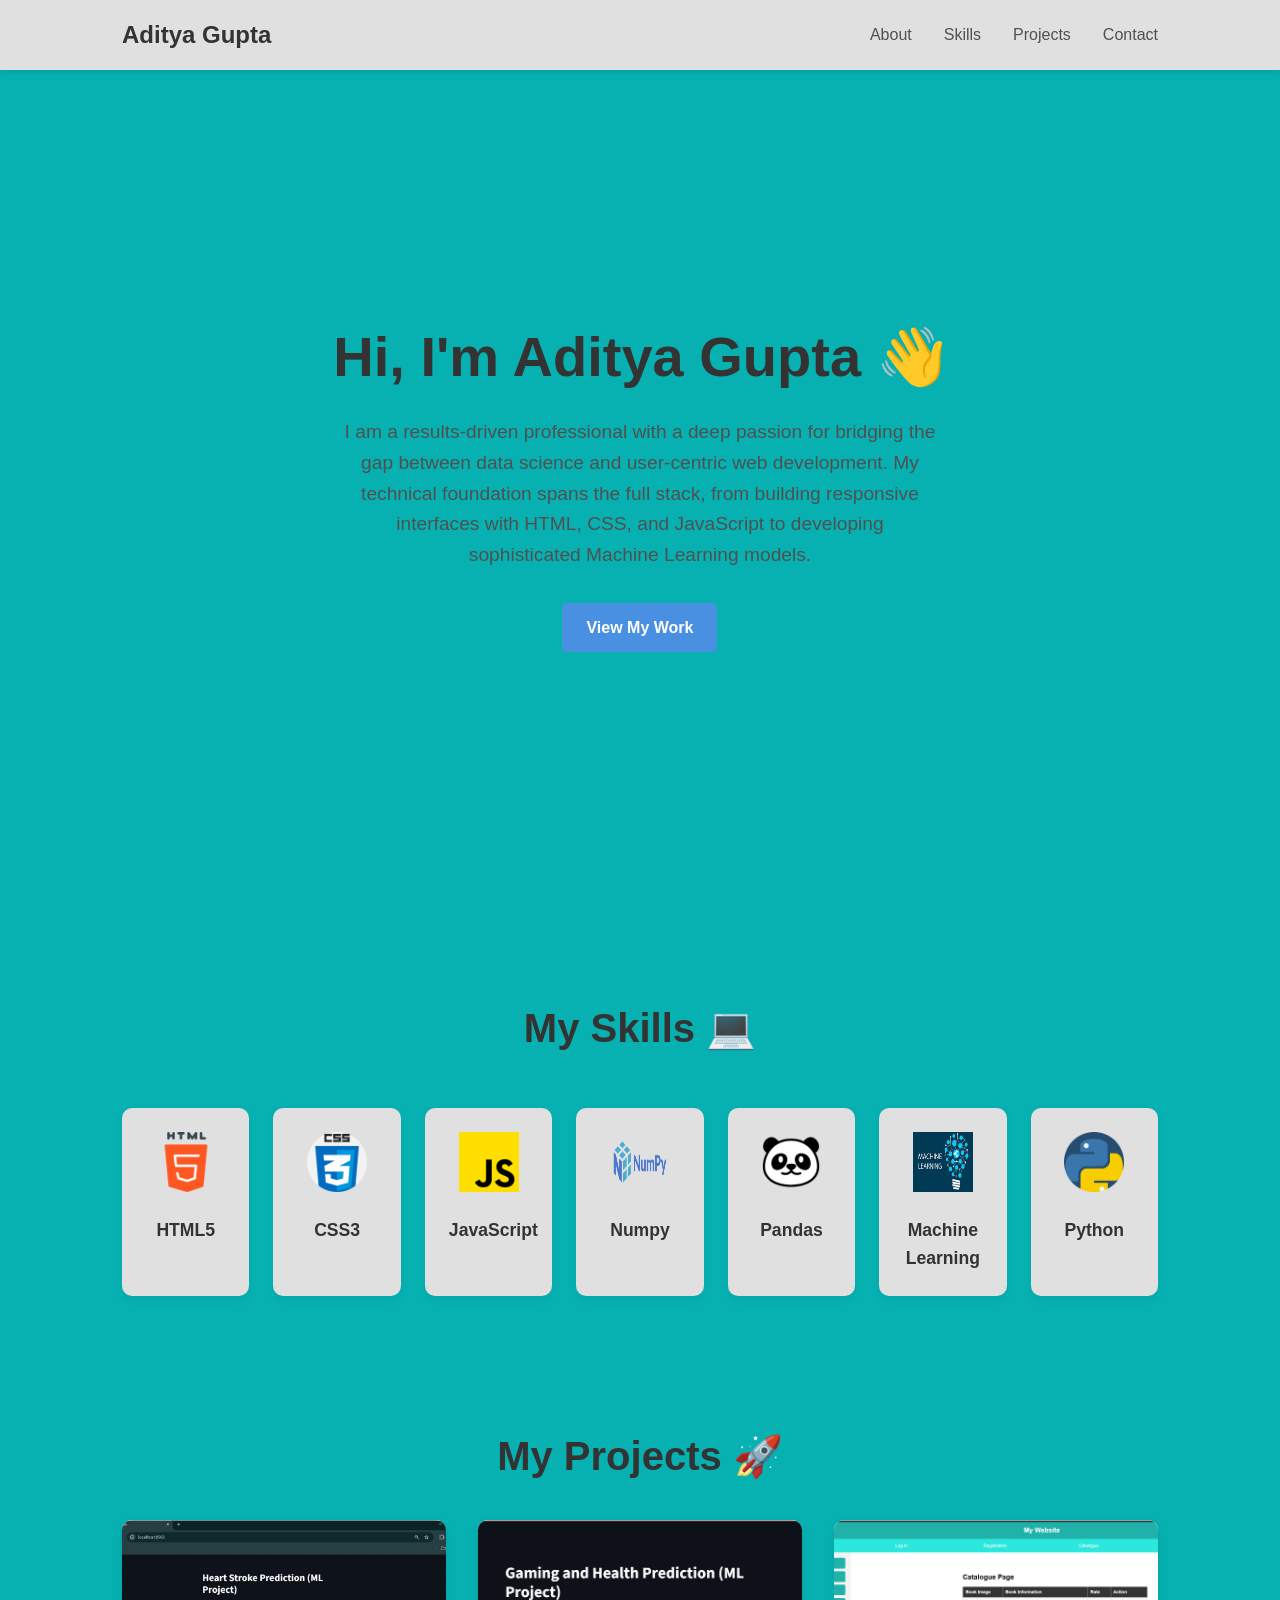
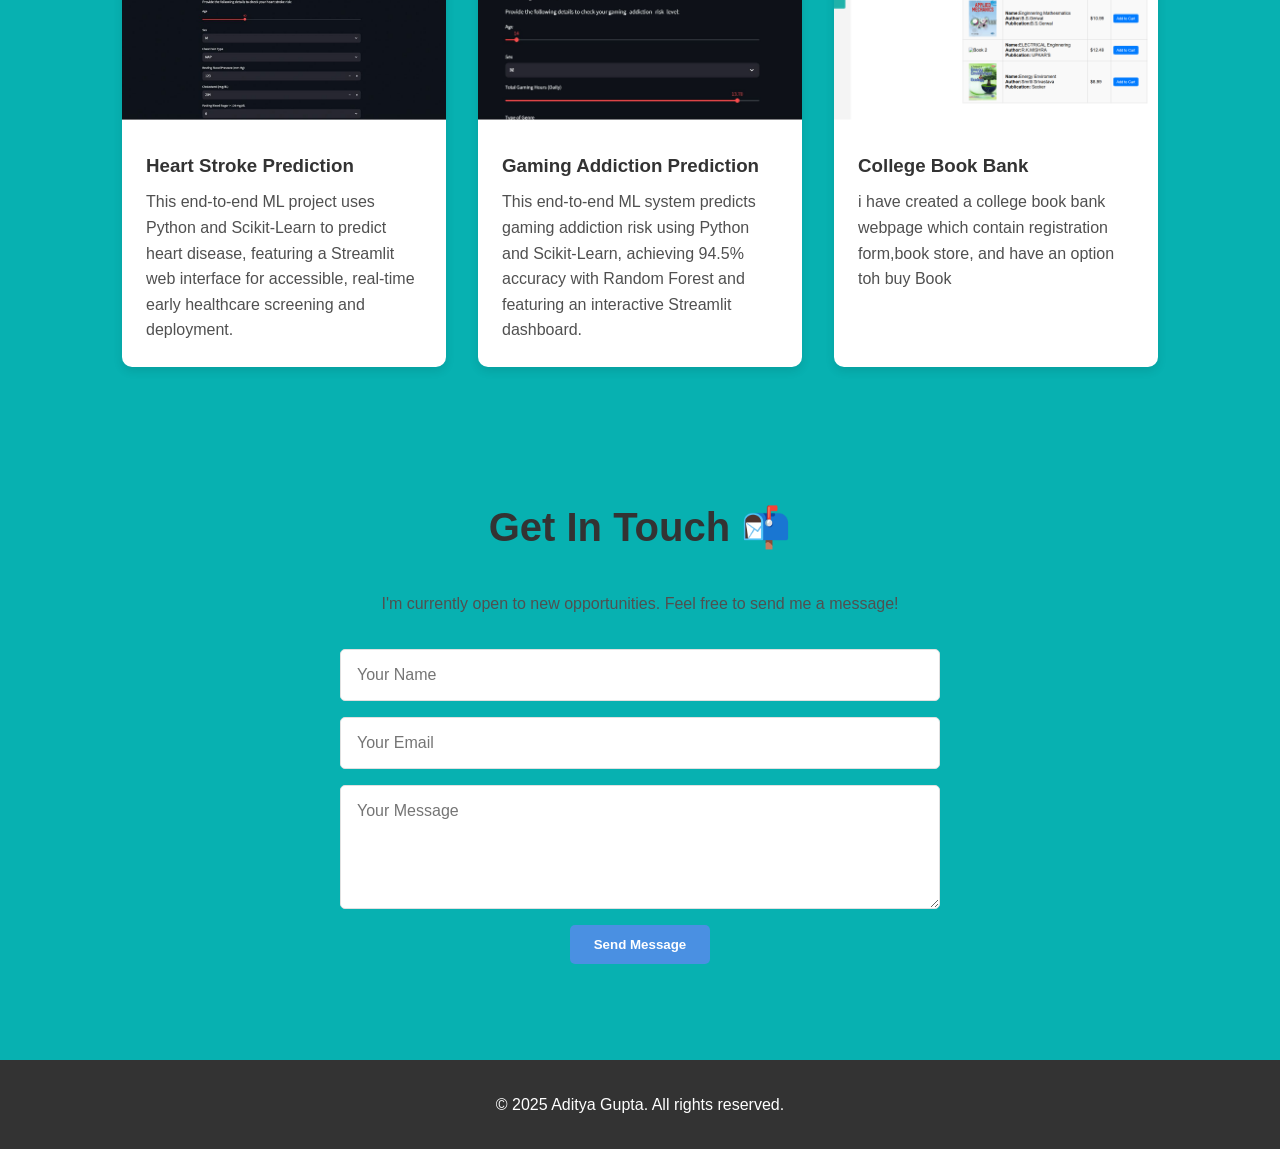
==== index.html @ 117ba9f8 "Fixed merge conflicts and finalized portfolio files" ====
<!DOCTYPE html>
<html lang="en">
<head>
    <meta charset="UTF-8">
    <meta name="viewport" content="width=device-width, initial-scale=1.0">
    <title>Aditya Gupta | Portfolio</title>
    <link rel="stylesheet" href="pjt.css">
</head>
<body>
    <header>
        <nav>
            <div class="logo">
                
                <a href="#">Aditya Gupta</a>
            </div>
            <ul class="nav-links">
                <li><a href="#about">About</a></li>
                <li><a href="#skills">Skills</a></li>
                <li><a href="#projects">Projects</a></li>
                <li><a href="#contact">Contact</a></li>
            </ul>
        </nav>
    </header>

    <main>
        <section id="about" class="section-container">
            <div class="about-content">
                <h1>Hi, I'm Aditya Gupta 👋</h1>
                <p>I am a results-driven professional with a deep passion for bridging the gap between data science and user-centric web development. My technical foundation spans the full stack, from building responsive interfaces with HTML, CSS, and JavaScript to developing sophisticated Machine Learning models.</p>
                <a href="#projects" class="cta-button">View My Work</a>
            </div>
        </section>

        <section id="skills" class="section-container">
            <h2>My Skills 💻</h2>
            <div class="skills-grid">
                <div class="skill-card">
                    <img src="html-5.png"alt="HTML5 Icon">
                    <h3>HTML5</h3>
                </div>
                <div class="skill-card">
                    <img src="css.png" alt="CSS3 Icon">
                    <h3>CSS3</h3>
                </div>
                <div class="skill-card">
                    <img src="js.png" alt="JavaScript Icon">
                    <h3>JavaScript</h3>
                </div>
               
                 
                <div class="skill-card">
                    <img src="NumPy_logo.png" alt="Numpy Icon">
                    <h3>Numpy</h3>
                </div>
                <div class="skill-card">
                    <img src="panda.png" alt="Pandas Icon">
                    <h3>Pandas</h3>
                </div>
                <div class="skill-card">
                    <img src="images.jpg" alt="Machine Learning Icon">
                    <h3>Machine Learning</h3>
                </div>
                <div class="skill-card">
                    <img src="python.png" alt="Python Icon">
                    <h3>Python</h3>
                </div>
            </div>
        </section>

        <section id="projects" class="section-container">
            <h2>My Projects 🚀</h2>
            <div class="projects-grid">
                <div class="project-card">
                    <img src="heart.jpg" alt="Project 1 Screenshot">
                    <h3>Heart Stroke Prediction</h3>
                    <p>This end-to-end ML project uses Python and Scikit-Learn to predict heart disease, featuring a Streamlit web interface for accessible, real-time early healthcare screening and deployment.</p>
                    <div class="project-links">
                        
                    </div>
                </div>
                <div class="project-card">
                    <img src="Gaming.jpg" alt="Project 2 Screenshot">
                    <h3>Gaming Addiction Prediction</h3>
                    <p>This end-to-end ML system predicts gaming addiction risk using Python and Scikit-Learn, achieving 94.5% accuracy with Random Forest and featuring an interactive Streamlit dashboard.</p>
                    <div class="project-links">
                        
                    </div>
                </div>
                <div class="project-card">
                    <img src="clg.png" alt="Project 3 Screenshot">
                    <h3>College Book Bank</h3>
                    <p>i have created a college book bank webpage which contain registration form,book store, and have an option toh buy Book</p>
                    <div class="project-links">
                        
                    </div>
                </div>
            </div>
        </section>

        <section id="contact" class="section-container">
            <h2>Get In Touch 📬</h2>
            <p>I'm currently open to new opportunities. Feel free to send me a message!</p>
            <form class="contact-form">
                <input type="text" name="name" placeholder="Your Name" required>
                <input type="email" name="email" placeholder="Your Email" required>
                <textarea name="message" placeholder="Your Message" rows="5" required></textarea>
                <button type="submit" class="cta-button">Send Message</button>
            </form>
        </section>
    </main>

    <footer>
        <p>&copy; 2025 Aditya Gupta. All rights reserved.</p>
    </footer>

    <script src="script.js"></script>
</body>

</html>
---- pjt.css ----
:root {
    --primary-color: #4a90e2; /* A nice blue */
    --secondary-color: #333;
    --background-color:rgb(7, 177, 177);
    --text-color: #505050;
    --light-gray: #e0e0e0;
    --white: #ffffff;
    --font-family: 'Poppins', sans-serif;
}

* {
    margin: 0;
    padding: 0;
    box-sizing: border-box;
}

html {
    scroll-behavior: smooth;
}

body {
    font-family: var(--font-family);
    background-color: var(--background-color);
    color: var(--text-color);
    line-height: 1.6;
}

/* --- Header & Navigation --- */
header {
    background: var(--light-gray);
    box-shadow: 0 2px 5px rgba(0, 0, 0, 0.1);
    position: fixed;
    width: 100%;
    z-index: 1000;
}
header:hover{
    
    background-color: #8db7e6;
}



nav {
    display: flex;
    justify-content: space-between;
    align-items: center;
    max-width: 1100px;
    margin: 0 auto;
    padding: 1rem 2rem;
}

.logo a {
    text-decoration: none;
    color: var(--secondary-color);
    font-size: 1.5rem;
    font-weight: 700;
}

.nav-links {
    list-style: none;
    display: flex;
    gap: 2rem;
}

.nav-links a {
    text-decoration: none;
    color: var(--text-color);
    font-weight: 500;
    transition: color 0.3s ease;
}

.nav-links a:hover {
    color: var(--primary-color);
}

/* --- General Section Styling --- */
.section-container {
    max-width: 1100px;
    margin: 0 auto;
    padding: 6rem 2rem 2rem;
    text-align: center;
    /* For animation */
    opacity: 0;
    transform: translateY(20px);
    transition: opacity 0.6s ease-out, transform 0.6s ease-out;
}

.section-container.visible {
    opacity: 1;
    transform: translateY(0);
}

.section-container h2 {
    font-size: 2.5rem;
    margin-bottom: 2rem;
    color: var(--secondary-color);
}

/* --- About Me Section --- */
#about {
    min-height: 100vh;
    display: flex;
    align-items: center;
    justify-content: center;
    text-align: center;
}

.about-content h1 {
    font-size: 3.5rem;
    color: var(--secondary-color);
}

.about-content p {
    font-size: 1.2rem;
    max-width: 600px;
    margin: 1rem auto 2rem;
}

/* --- Call to Action Button --- */
.cta-button {
    display: inline-block;
    background-color: var(--primary-color);
    color: var(--white);
    padding: 12px 24px;
    text-decoration: none;
    border-radius: 5px;
    font-weight: 600;
    transition: background-color 0.3s ease, transform 0.3s ease;
}

.cta-button:hover {
    background-color: #357abd;
    transform: translateY(-3px);
}

/* --- Skills Section --- */
.skills-grid {
    display: grid;
    grid-template-columns: repeat(auto-fit, minmax(120px, 1fr));
    gap: 1.5rem;
    margin-top: 3rem;
}

.skill-card {
    background: var(--light-gray);
    padding: 1.5rem;
    border-radius: 10px;
    box-shadow: 0 4px 10px rgba(0,0,0,0.05);
    transition: transform 0.3s ease, box-shadow 0.3s ease;
}

.skill-card:hover {
    transform: translateY(-5px);
    box-shadow: 0 6px 15px rgba(0,0,0,0.1);
    background-color: #4a90e2;
}

.skill-card img {
    width: 60px;
    height: 60px;
    margin-bottom: 1rem;
}

.skill-card h3 {
    font-size: 1.1rem;
    color: var(--secondary-color);
}

/* --- Projects Section --- */
.projects-grid {
    display: grid;
    grid-template-columns: repeat(auto-fit, minmax(300px, 1fr));
    gap: 2rem;
    text-align: left;
}

.project-card {
    background: var(--white);
    border-radius: 10px;
    overflow: hidden;
    box-shadow: 0 4px 10px rgba(0,0,0,0.1);
    transition: transform 0.3s ease, box-shadow 0.3s ease;
}

.project-card:hover {
    transform: translateY(-5px);
    box-shadow: 0 8px 20px rgba(0,0,0,0.15);
}

.project-card img {
    width: 100%;
    height: 200px;
    object-fit: cover;
}

.project-card h3,
.project-card p,
.project-links {
    padding: 0 1.5rem;
}

.project-card h3 {
    margin-top: 1.5rem;
    color: var(--secondary-color);
}

.project-card p {
    margin: 0.5rem 0 1.5rem;
}

.project-links {
    margin-bottom: 1.5rem;
}

.project-links a {
    text-decoration: none;
    color: var(--primary-color);
    font-weight: 600;
    margin-right: 1rem;
}

.project-links a:hover {
    text-decoration: underline;
}

/* --- Contact Section --- */
.contact-form {
    max-width: 600px;
    margin: 2rem auto 0;
    display: flex;
    flex-direction: column;
    gap: 1rem;
}

.contact-form input,
.contact-form textarea {
    width: 100%;
    padding: 1rem;
    border: 1px solid var(--light-gray);
    border-radius: 5px;
    font-family: var(--font-family);
    font-size: 1rem;
}

.contact-form button {
    cursor: pointer;
    border: none;
    width: fit-content;
    align-self: center;
}

/* --- Footer --- */
footer {
    text-align: center;
    padding: 2rem;
    background: var(--secondary-color);
    color: var(--white);
    margin-top: 4rem;
}

/* --- Responsive Design --- */
@media (max-width: 768px) {
    nav {
        flex-direction: column;
        gap: 1rem;
    }

    .about-content h1 {
        font-size: 2.5rem;
    }

    .section-container h2 {
        font-size: 2rem;
    }
}
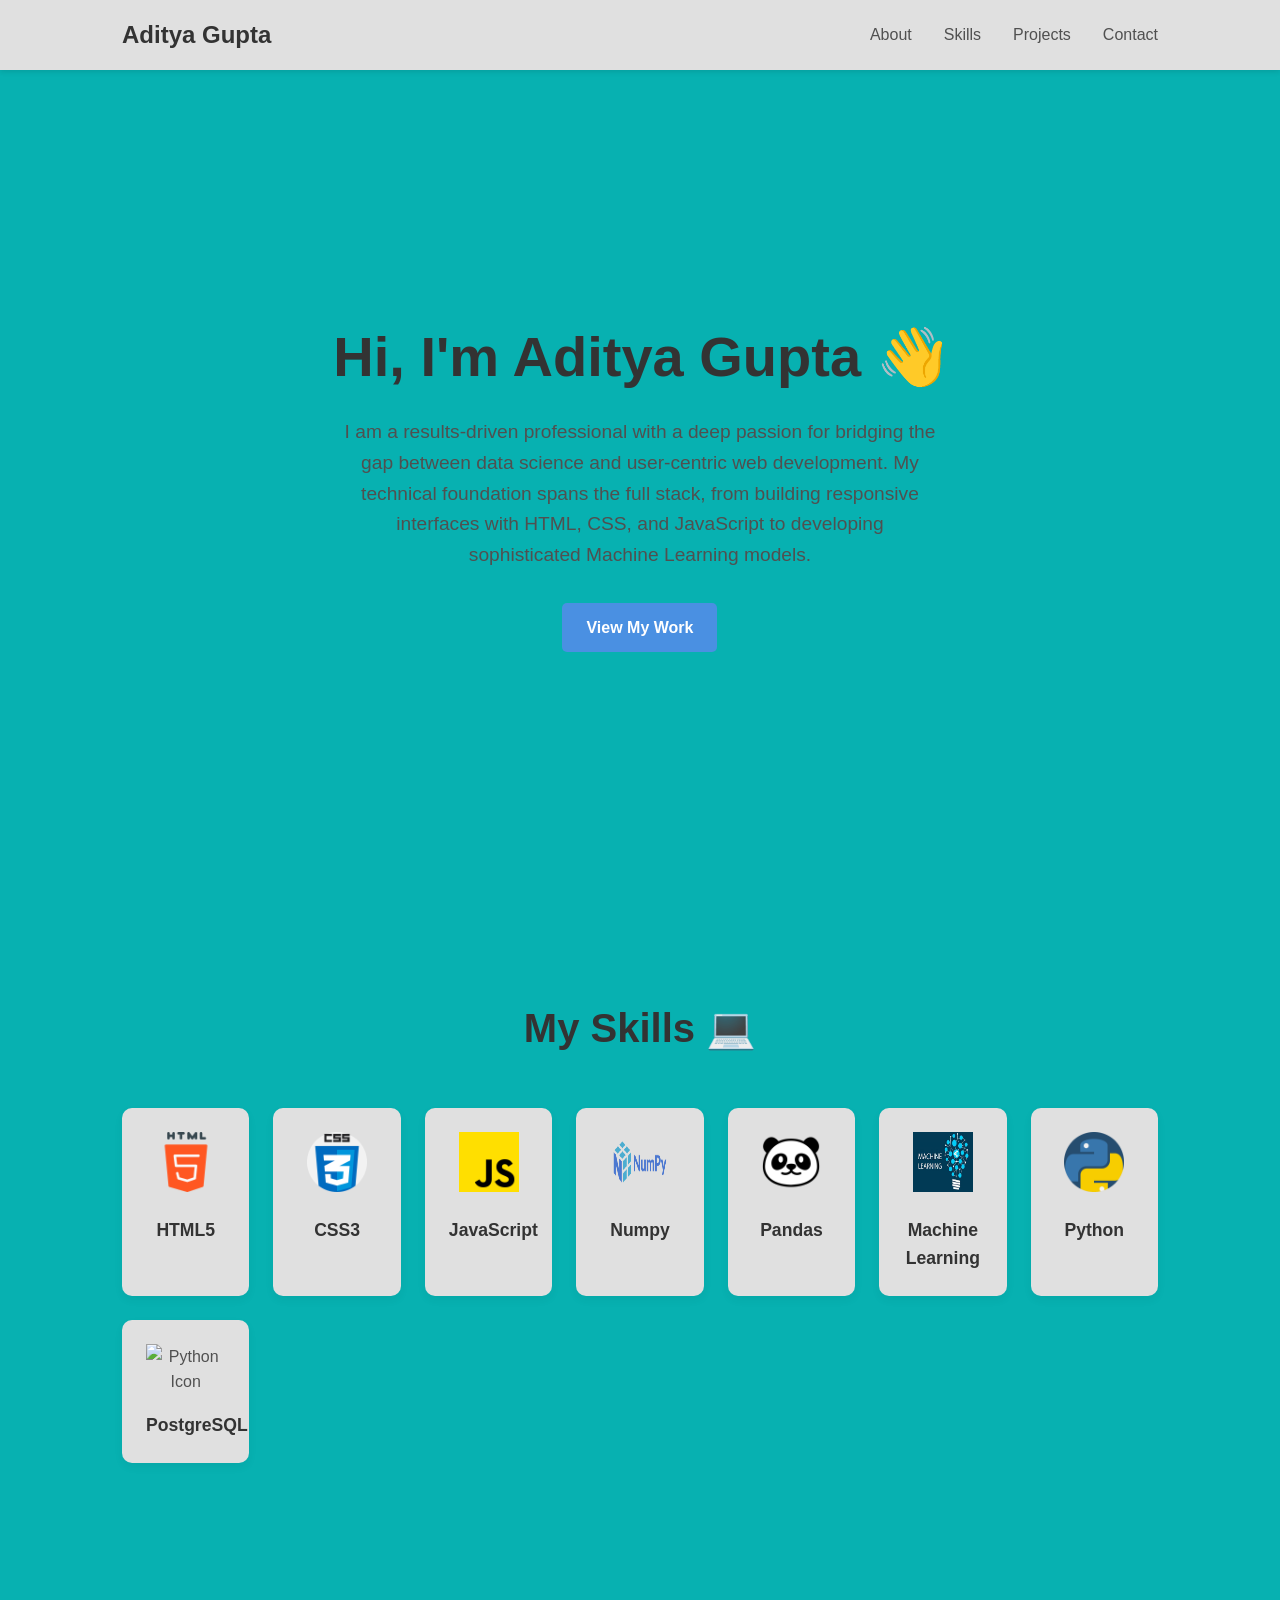
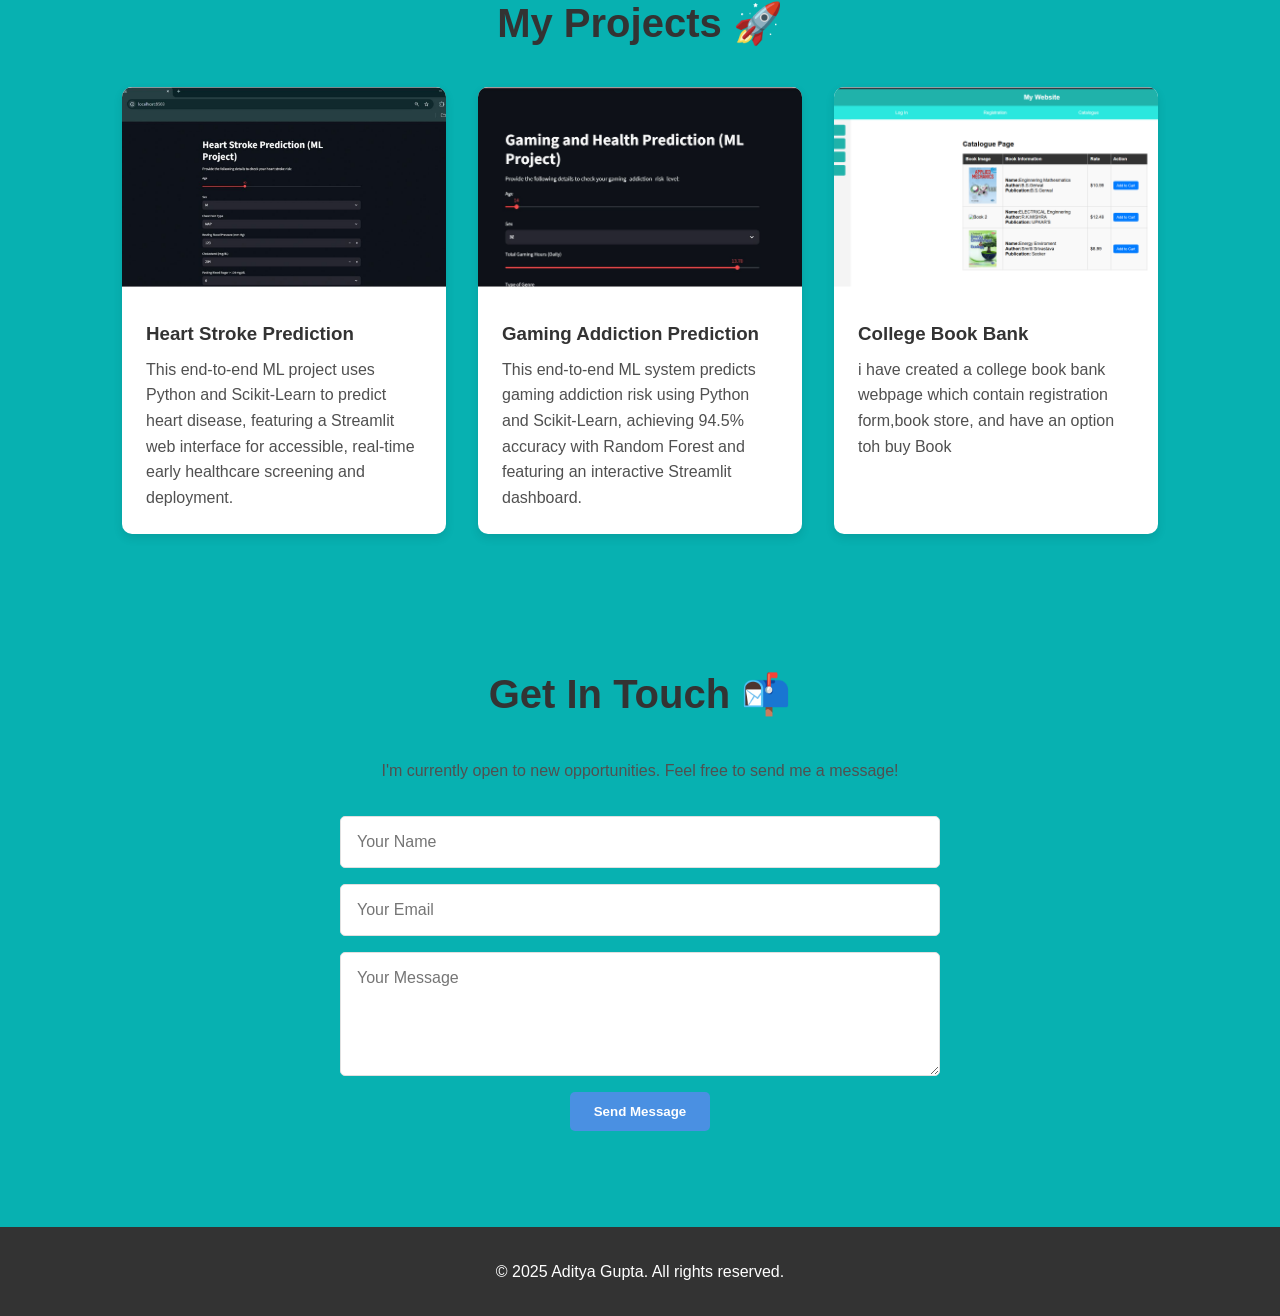
==== commit 63fe3c4a: "Add PostgreSQL skill card to index.html" ====
--- a/index.html
+++ b/index.html
@@ -64,6 +64,11 @@
                     <img src="python.png" alt="Python Icon">
                     <h3>Python</h3>
                 </div>
+                <div class="skill-card">
+                    <img src="postgres.png" alt="Python Icon">
+                    <h3>PostgreSQL</h3>
+        
+                </div>
             </div>
         </section>
 
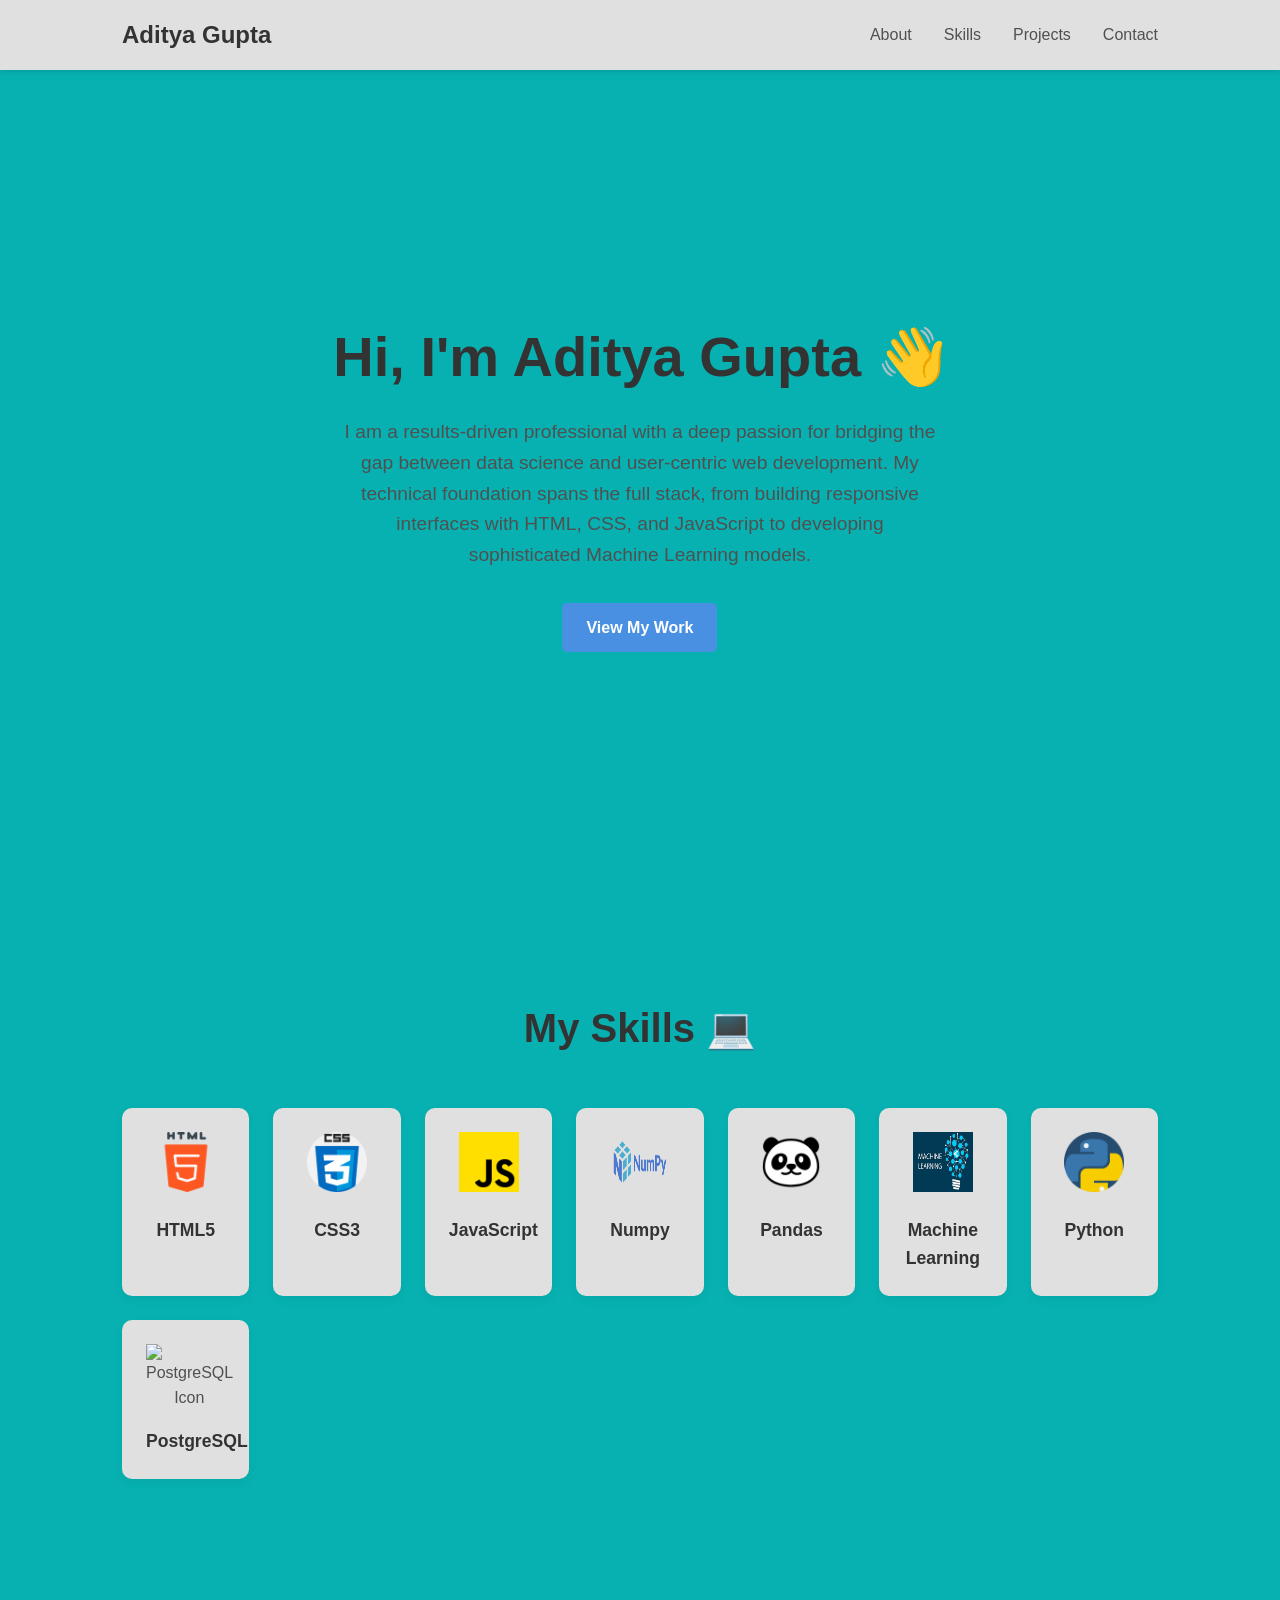
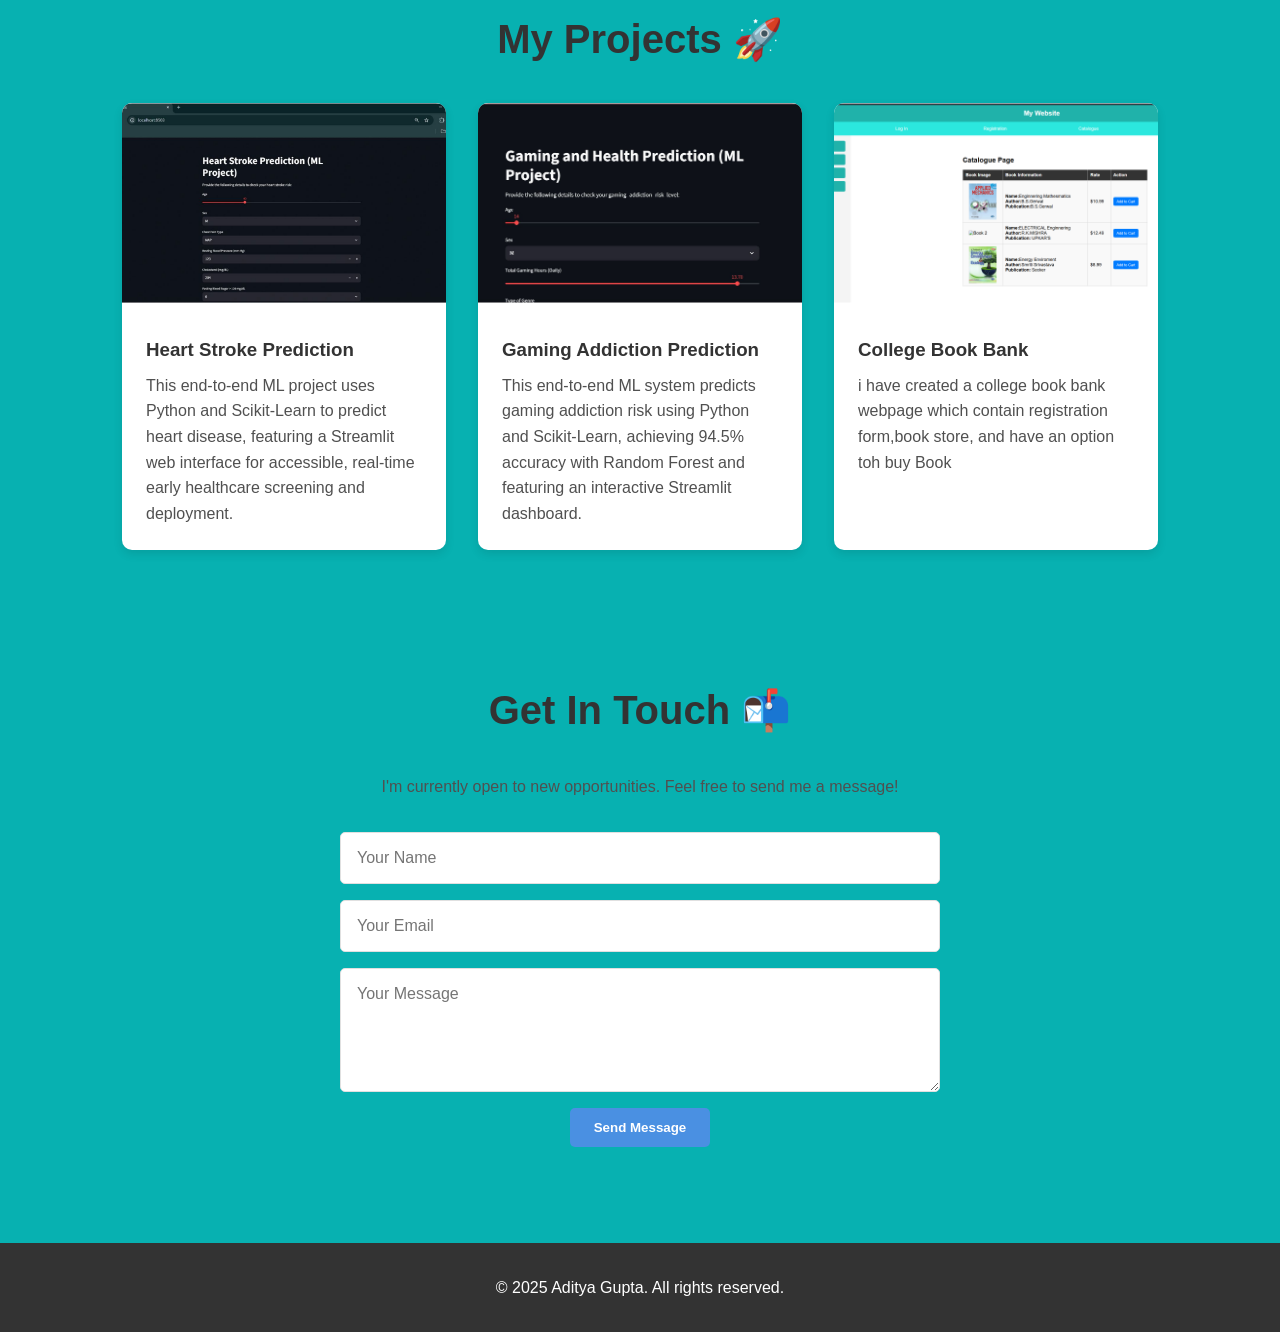
==== commit 11e8111c: "Update index.html with new modifications" ====
--- a/index.html
+++ b/index.html
@@ -65,7 +65,7 @@
                     <h3>Python</h3>
                 </div>
                 <div class="skill-card">
-                    <img src="postgres.png" alt="Python Icon">
+                    <img src="postgres.png" alt="PostgreSQL Icon">
                     <h3>PostgreSQL</h3>
         
                 </div>
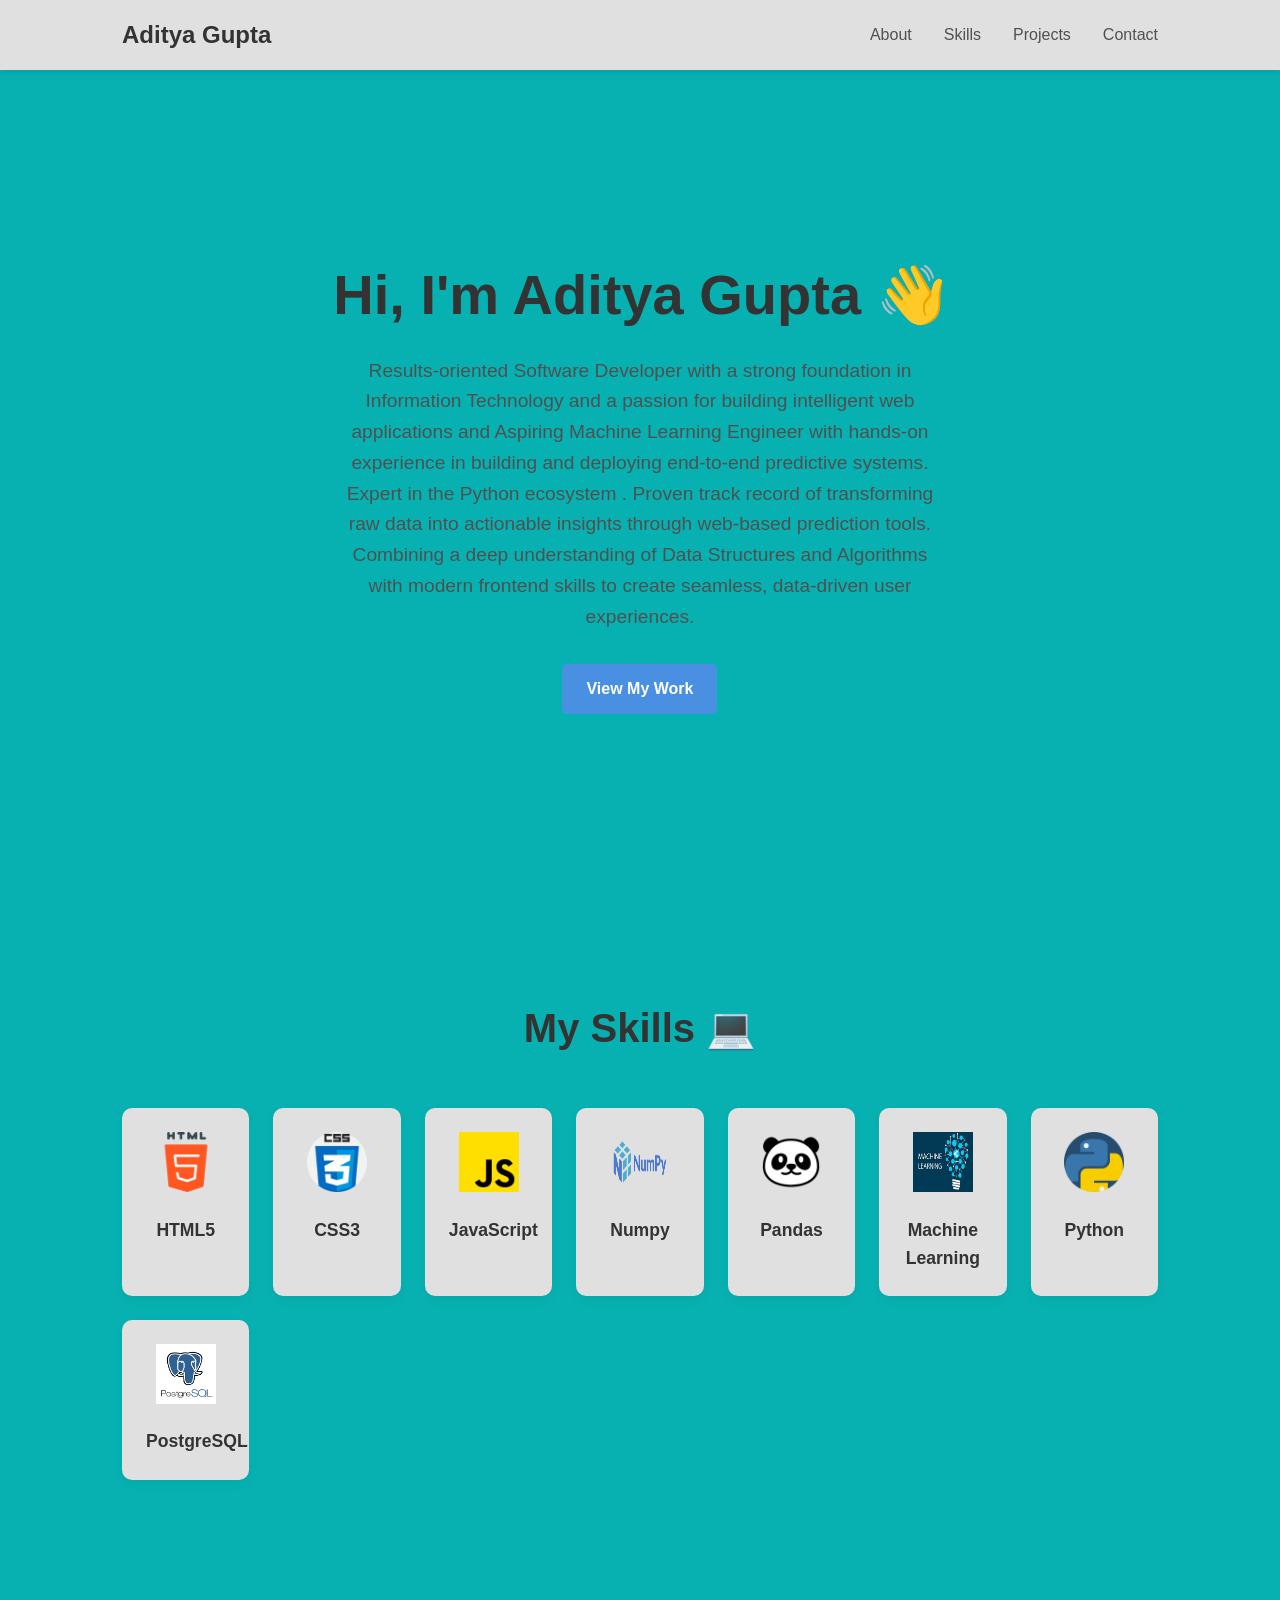
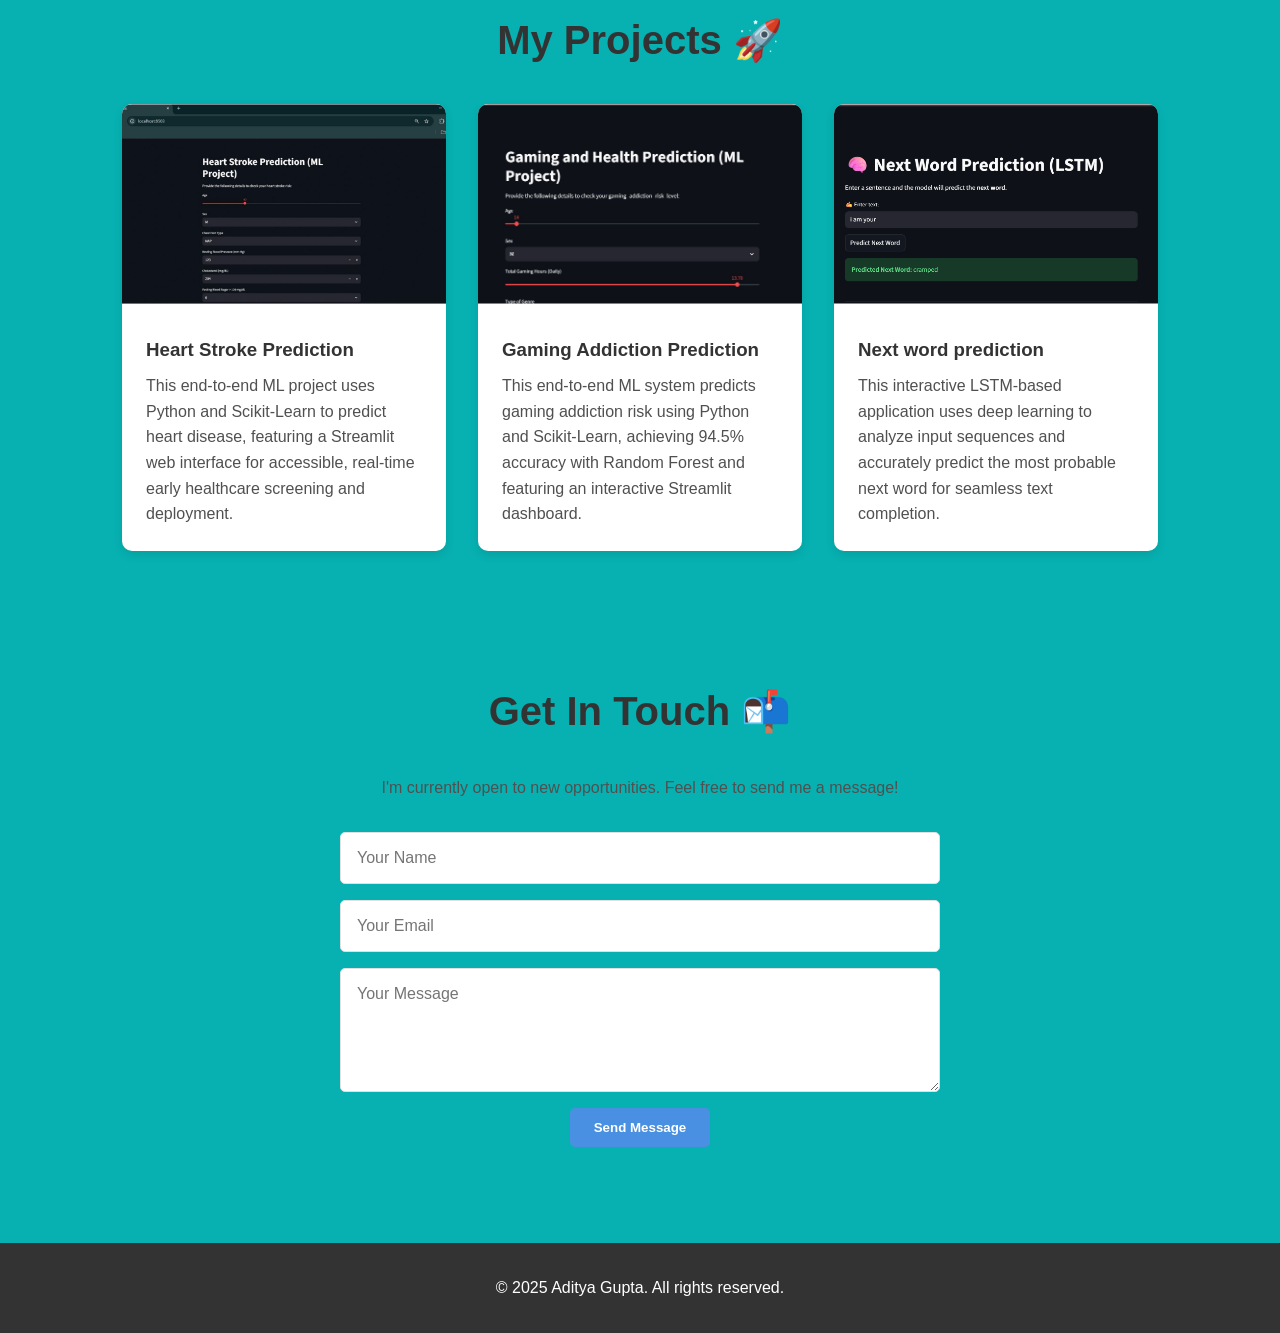
==== commit 394e8279: "Update about section with new bio paragraph" ====
--- a/index.html
+++ b/index.html
@@ -26,7 +26,12 @@
         <section id="about" class="section-container">
             <div class="about-content">
                 <h1>Hi, I'm Aditya Gupta 👋</h1>
-                <p>I am a results-driven professional with a deep passion for bridging the gap between data science and user-centric web development. My technical foundation spans the full stack, from building responsive interfaces with HTML, CSS, and JavaScript to developing sophisticated Machine Learning models.</p>
+                <p>Results-oriented Software Developer with a strong foundation in Information Technology and a passion for
+building intelligent web applications and  Aspiring Machine Learning Engineer with hands-on experience in
+building and deploying end-to-end predictive systems. Expert in the Python ecosystem . Proven track record 
+of transforming raw data into actionable insights through web-based prediction tools. Combining a deep
+understanding of Data Structures and Algorithms with modern frontend skills to create seamless, data-driven
+user experiences.</p>
                 <a href="#projects" class="cta-button">View My Work</a>
             </div>
         </section>
@@ -92,9 +97,9 @@
                     </div>
                 </div>
                 <div class="project-card">
-                    <img src="clg.png" alt="Project 3 Screenshot">
-                    <h3>College Book Bank</h3>
-                    <p>i have created a college book bank webpage which contain registration form,book store, and have an option toh buy Book</p>
+                    <img src="lstm.png" alt="Project 3 Screenshot">
+                    <h3>Next word prediction </h3>
+                    <p>This interactive LSTM-based application uses deep learning to analyze input sequences and accurately predict the most probable next word for seamless text completion.</p>
                     <div class="project-links">
                         
                     </div>
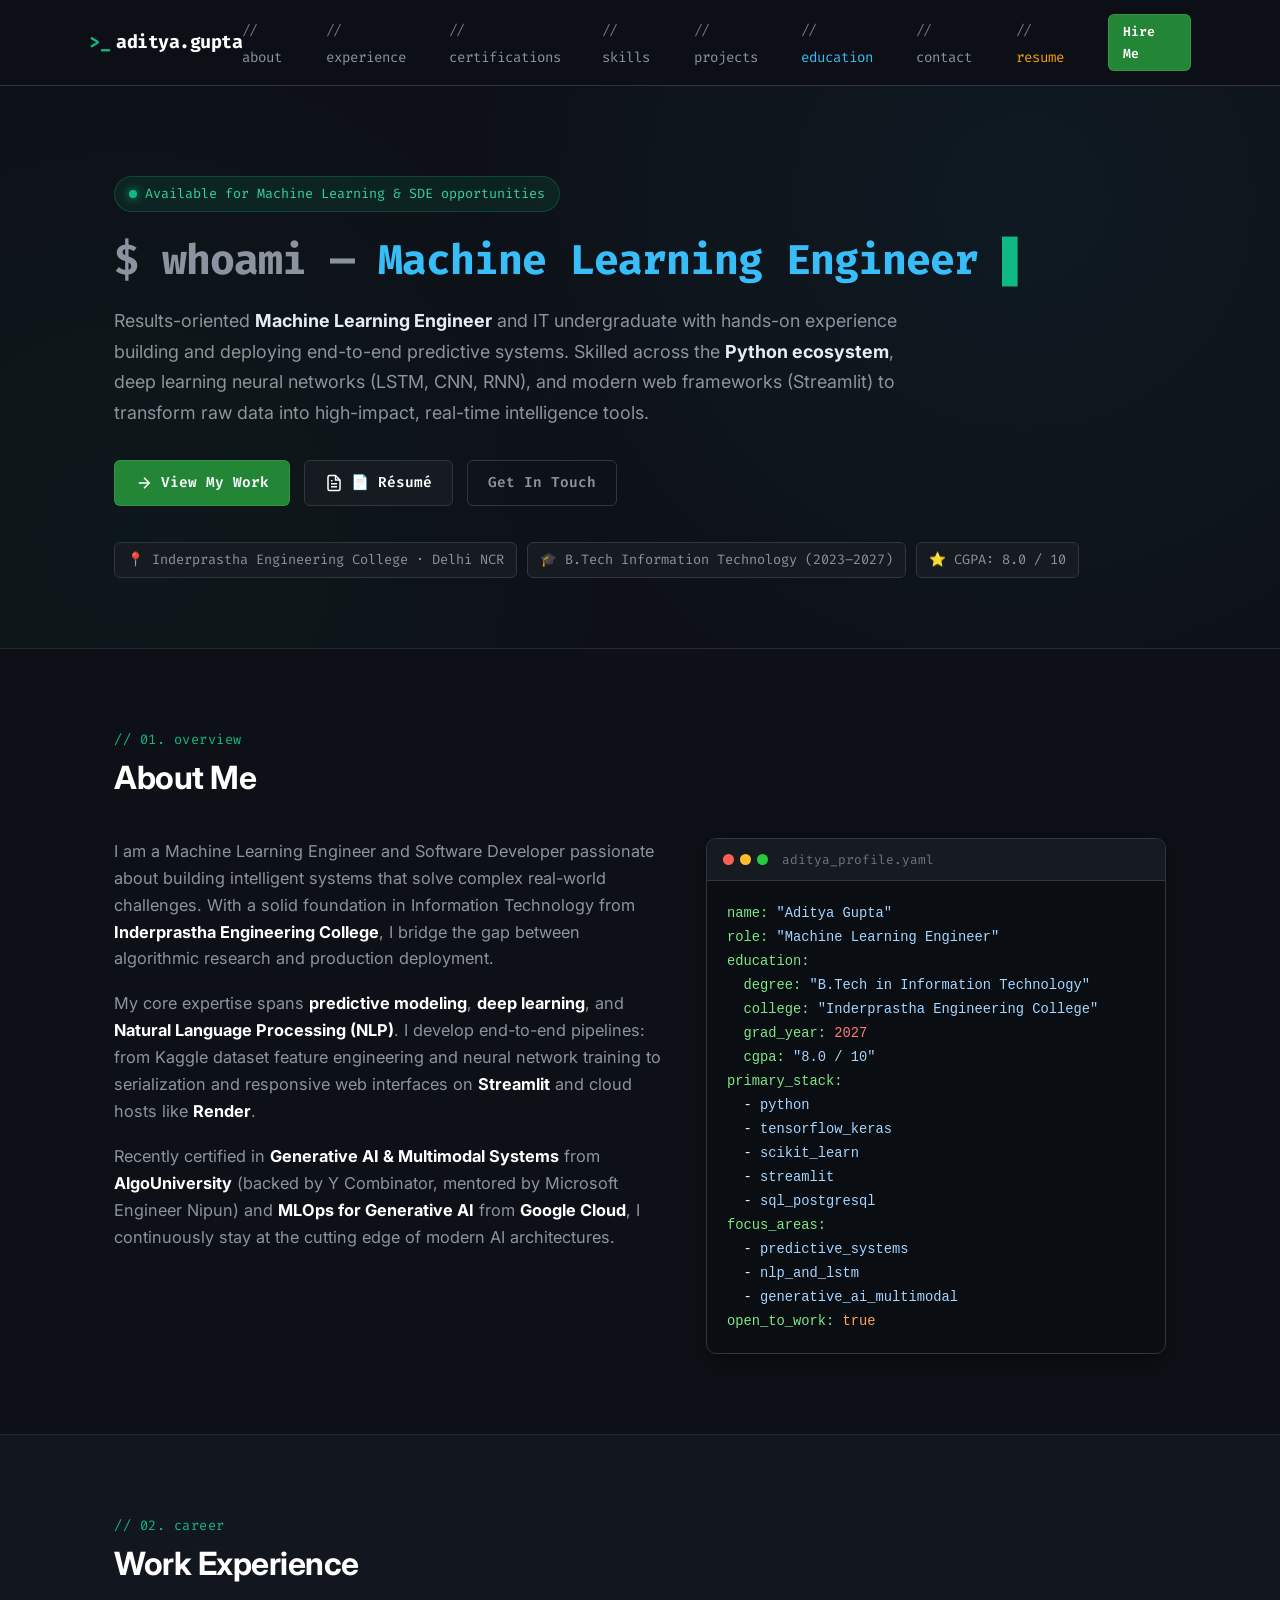
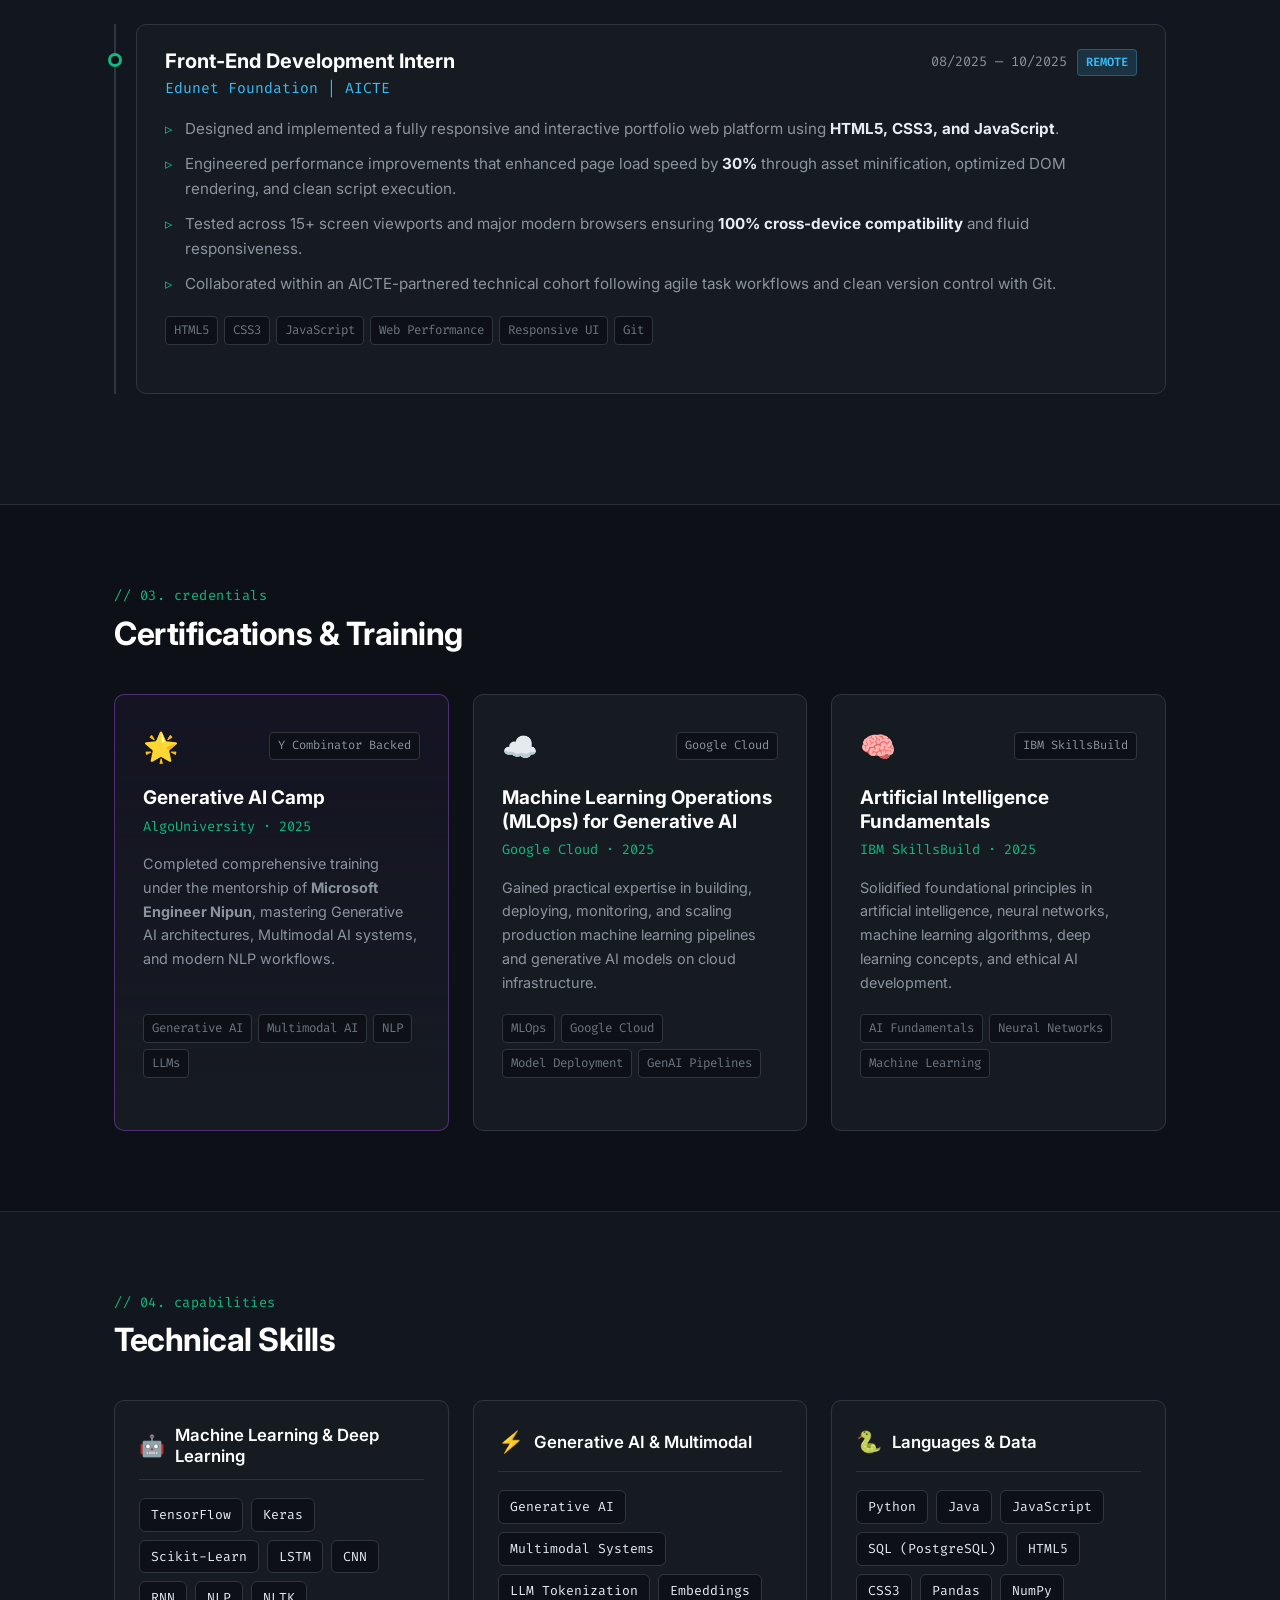
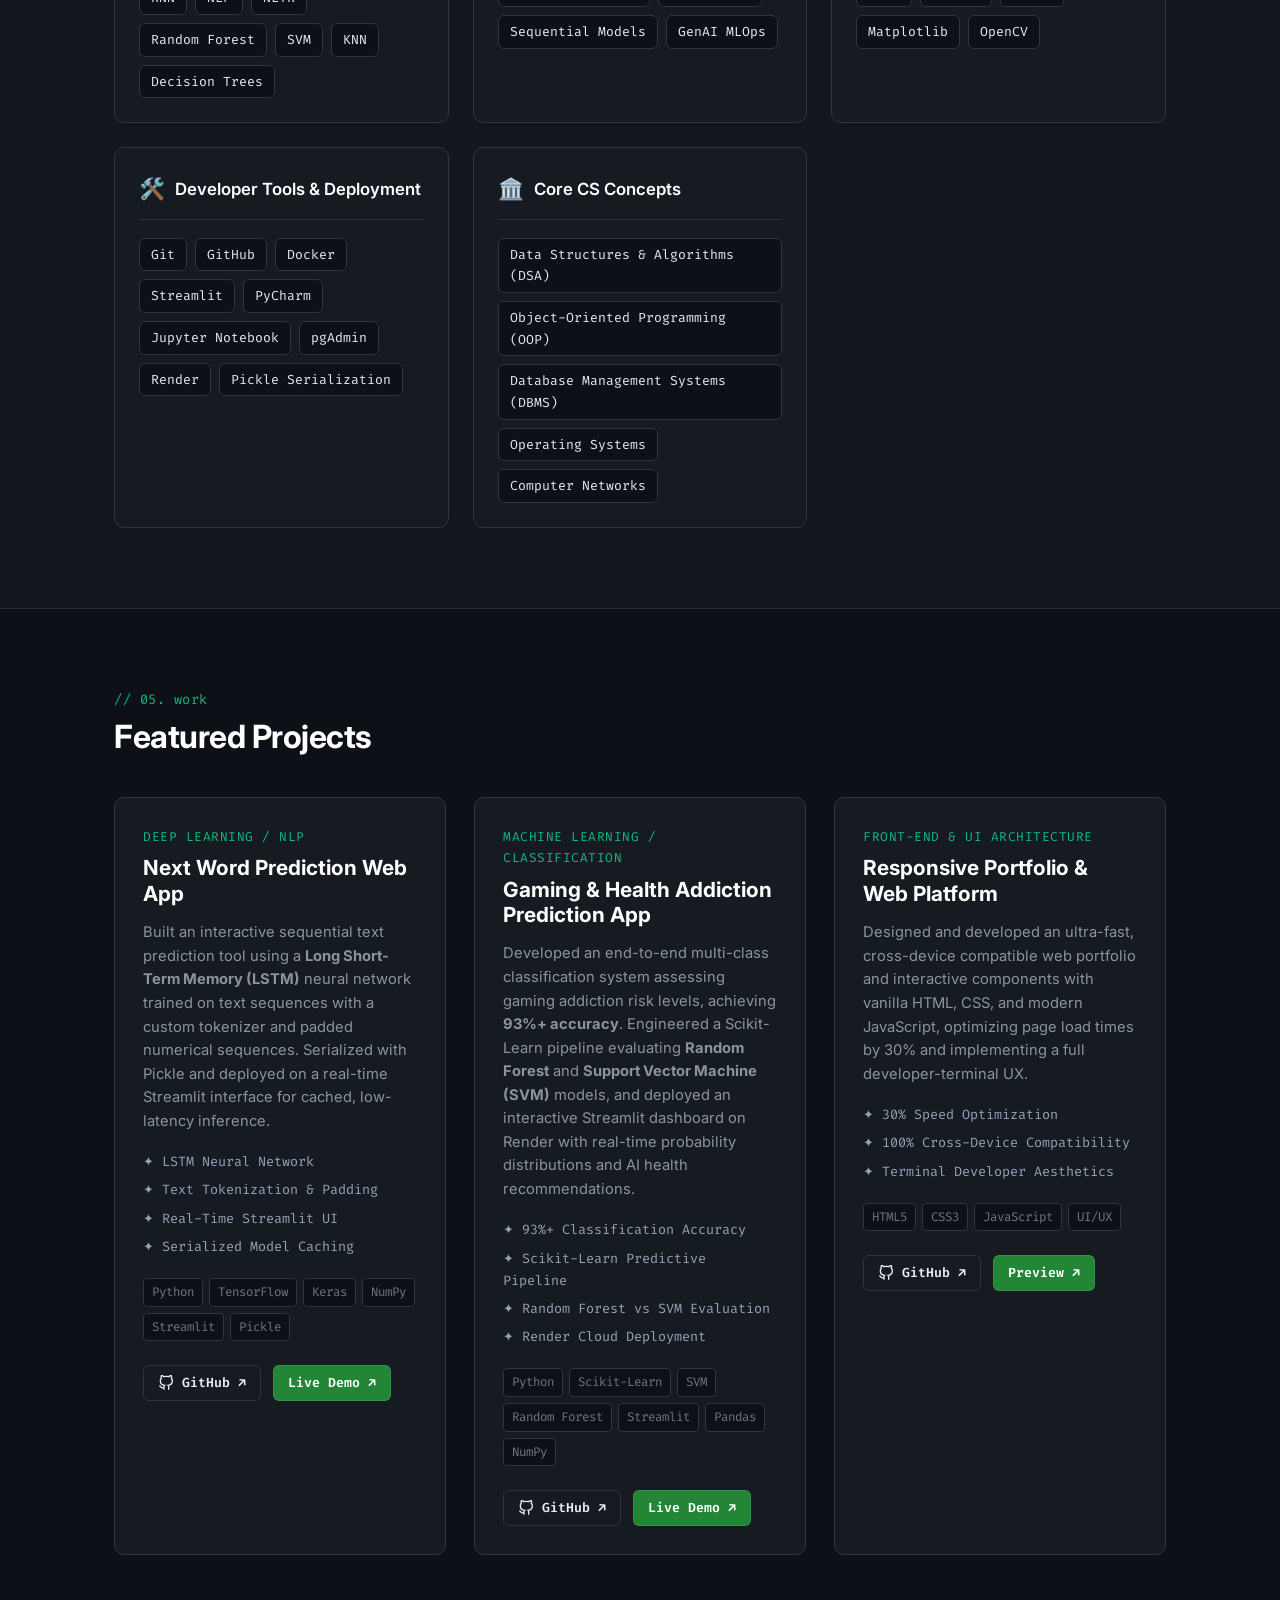
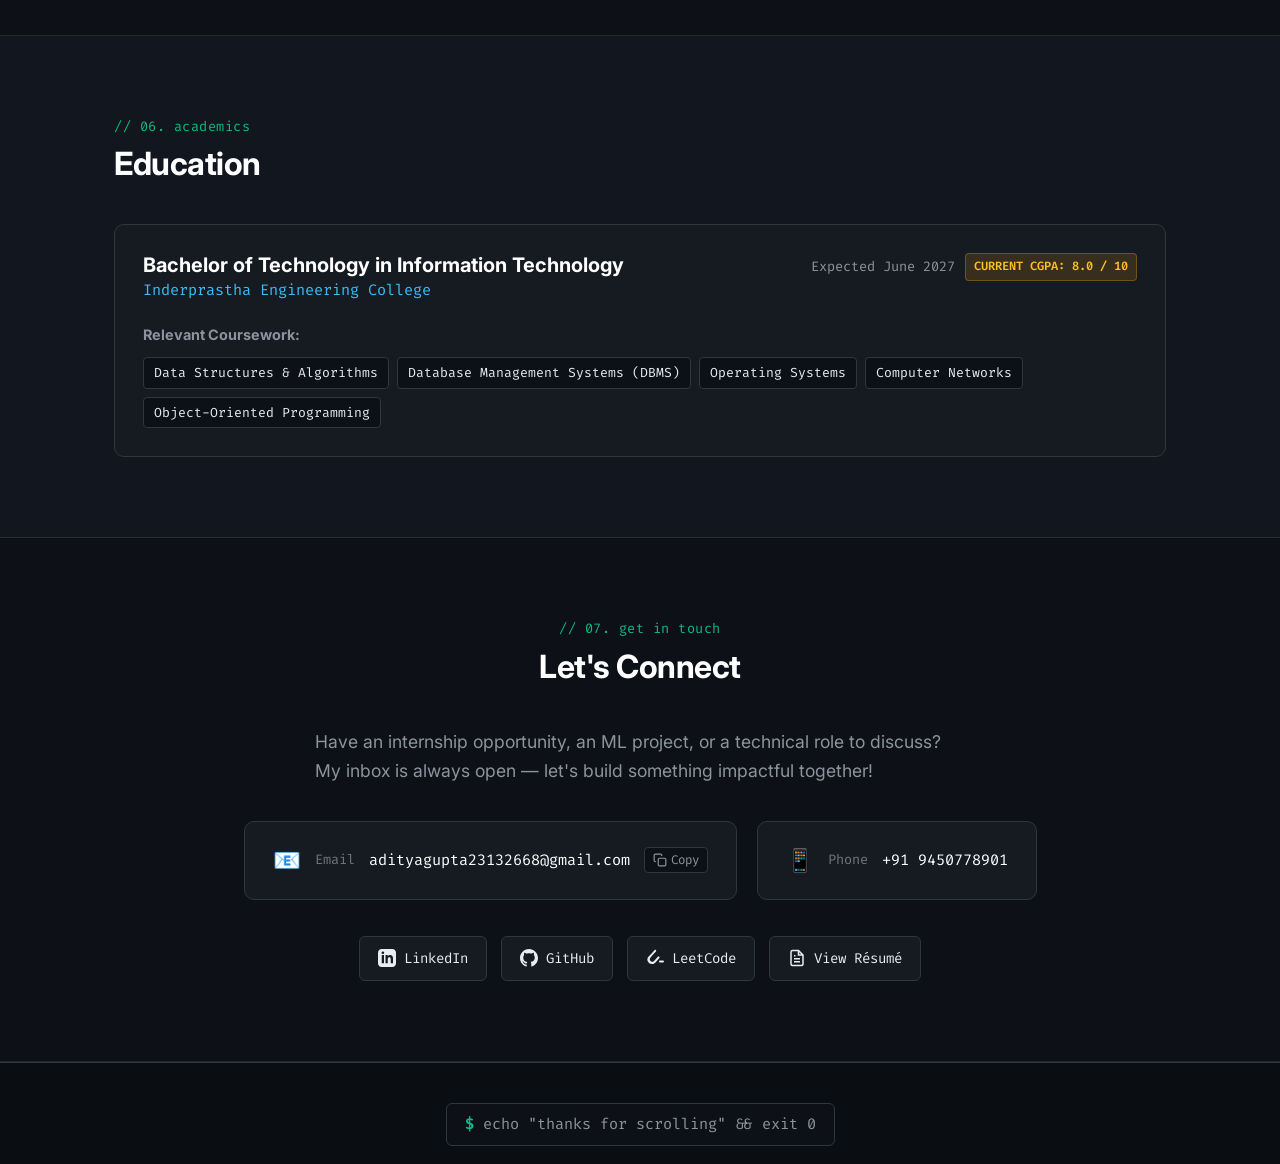
==== commit afc9952e: "feat: complete portfolio redesign with developer terminal theme, resume, and AlgoUniversity GenAI ce" ====
--- a/index.html
+++ b/index.html
@@ -3,127 +3,600 @@
 <head>
     <meta charset="UTF-8">
     <meta name="viewport" content="width=device-width, initial-scale=1.0">
-    <title>Aditya Gupta | Portfolio</title>
-    <link rel="stylesheet" href="pjt.css">
+    <title>Aditya Gupta — Machine Learning Engineer & Developer</title>
+    <meta name="description" content="Portfolio of Aditya Gupta — Machine Learning Engineer, Python Developer, and IT Undergrad specializing in Deep Learning, Predictive Systems, and Generative AI.">
+    <meta name="keywords" content="Aditya Gupta, Machine Learning Engineer, AI Developer, Deep Learning, Python, TensorFlow, Streamlit, NLP, Generative AI">
+    <meta name="author" content="Aditya Gupta">
+
+    <!-- Open Graph Meta Tags -->
+    <meta property="og:title" content="Aditya Gupta — Machine Learning Engineer">
+    <meta property="og:description" content="Results-oriented ML Engineer specializing in predictive systems, deep learning, NLP, and Generative AI.">
+    <meta property="og:type" content="website">
+
+    <!-- Google Fonts -->
+    <link rel="preconnect" href="https://fonts.googleapis.com">
+    <link rel="preconnect" href="https://fonts.gstatic.com" crossorigin>
+    <link href="https://fonts.googleapis.com/css2?family=Fira+Code:wght@400;500;600;700&family=Inter:wght@300;400;500;600;700;800&display=swap" rel="stylesheet">
+
+    <!-- Stylesheet -->
+    <link rel="stylesheet" href="style.css">
+    
+    <!-- Favicon / Icon -->
+    <link rel="icon" href="data:image/svg+xml,<svg xmlns=%22http://www.w3.org/2000/svg%22 viewBox=%220 0 100 100%22><text y=%22.9em%22 font-size=%2290%22>🤖</text></svg>">
 </head>
-<body>
-    <header>
-        <nav>
-            <div class="logo">
-                
-                <a href="#">Aditya Gupta</a>
-            </div>
-            <ul class="nav-links">
-                <li><a href="#about">About</a></li>
-                <li><a href="#skills">Skills</a></li>
-                <li><a href="#projects">Projects</a></li>
-                <li><a href="#contact">Contact</a></li>
+<body id="top">
+
+    <!-- Navigation Bar -->
+    <header class="navbar-container">
+        <nav class="navbar">
+            <a href="#top" class="nav-brand">
+                <span class="prompt-symbol">&gt;_</span> aditya.gupta
+            </a>
+
+            <!-- Desktop Nav Links -->
+            <ul class="nav-menu">
+                <li><a href="#about" class="nav-link"><span class="comment-slash">//</span> about</a></li>
+                <li><a href="#experience" class="nav-link"><span class="comment-slash">//</span> experience</a></li>
+                <li><a href="#certifications" class="nav-link"><span class="comment-slash">//</span> certifications</a></li>
+                <li><a href="#skills" class="nav-link"><span class="comment-slash">//</span> skills</a></li>
+                <li><a href="#projects" class="nav-link"><span class="comment-slash">//</span> projects</a></li>
+                <li><a href="#education" class="nav-link"><span class="comment-slash">//</span> education</a></li>
+                <li><a href="#contact" class="nav-link"><span class="comment-slash">//</span> contact</a></li>
+                <li><a href="resume.html" class="nav-link resume-nav"><span class="comment-slash">//</span> resume</a></li>
+                <li><a href="mailto:adityagupta23132668@gmail.com" class="btn btn-primary btn-sm">Hire Me</a></li>
             </ul>
+
+            <!-- Mobile Hamburger Button -->
+            <button class="hamburger" id="hamburger-btn" aria-label="Toggle menu">
+                <span class="bar"></span>
+                <span class="bar"></span>
+                <span class="bar"></span>
+            </button>
         </nav>
     </header>
 
-    <main>
-        <section id="about" class="section-container">
-            <div class="about-content">
-                <h1>Hi, I'm Aditya Gupta 👋</h1>
-                <p>Results-oriented Software Developer with a strong foundation in Information Technology and a passion for
-building intelligent web applications and  Aspiring Machine Learning Engineer with hands-on experience in
-building and deploying end-to-end predictive systems. Expert in the Python ecosystem . Proven track record 
-of transforming raw data into actionable insights through web-based prediction tools. Combining a deep
-understanding of Data Structures and Algorithms with modern frontend skills to create seamless, data-driven
-user experiences.</p>
-                <a href="#projects" class="cta-button">View My Work</a>
-            </div>
-        </section>
-
-        <section id="skills" class="section-container">
-            <h2>My Skills 💻</h2>
-            <div class="skills-grid">
-                <div class="skill-card">
-                    <img src="html-5.png"alt="HTML5 Icon">
-                    <h3>HTML5</h3>
-                </div>
-                <div class="skill-card">
-                    <img src="css.png" alt="CSS3 Icon">
-                    <h3>CSS3</h3>
-                </div>
-                <div class="skill-card">
-                    <img src="js.png" alt="JavaScript Icon">
-                    <h3>JavaScript</h3>
-                </div>
-               
-                 
-                <div class="skill-card">
-                    <img src="NumPy_logo.png" alt="Numpy Icon">
-                    <h3>Numpy</h3>
-                </div>
-                <div class="skill-card">
-                    <img src="panda.png" alt="Pandas Icon">
-                    <h3>Pandas</h3>
-                </div>
-                <div class="skill-card">
-                    <img src="images.jpg" alt="Machine Learning Icon">
-                    <h3>Machine Learning</h3>
-                </div>
-                <div class="skill-card">
-                    <img src="python.png" alt="Python Icon">
-                    <h3>Python</h3>
-                </div>
-                <div class="skill-card">
-                    <img src="postgres.png" alt="PostgreSQL Icon">
-                    <h3>PostgreSQL</h3>
-        
-                </div>
-            </div>
-        </section>
-
-        <section id="projects" class="section-container">
-            <h2>My Projects 🚀</h2>
-            <div class="projects-grid">
-                <div class="project-card">
-                    <img src="heart.jpg" alt="Project 1 Screenshot">
-                    <h3>Heart Stroke Prediction</h3>
-                    <p>This end-to-end ML project uses Python and Scikit-Learn to predict heart disease, featuring a Streamlit web interface for accessible, real-time early healthcare screening and deployment.</p>
-                    <div class="project-links">
-                        
-                    </div>
-                </div>
-                <div class="project-card">
-                    <img src="Gaming.jpg" alt="Project 2 Screenshot">
-                    <h3>Gaming Addiction Prediction</h3>
-                    <p>This end-to-end ML system predicts gaming addiction risk using Python and Scikit-Learn, achieving 94.5% accuracy with Random Forest and featuring an interactive Streamlit dashboard.</p>
-                    <div class="project-links">
-                        
-                    </div>
-                </div>
-                <div class="project-card">
-                    <img src="lstm.png" alt="Project 3 Screenshot">
-                    <h3>Next word prediction </h3>
-                    <p>This interactive LSTM-based application uses deep learning to analyze input sequences and accurately predict the most probable next word for seamless text completion.</p>
-                    <div class="project-links">
-                        
-                    </div>
-                </div>
-            </div>
-        </section>
-
-        <section id="contact" class="section-container">
-            <h2>Get In Touch 📬</h2>
-            <p>I'm currently open to new opportunities. Feel free to send me a message!</p>
-            <form class="contact-form">
-                <input type="text" name="name" placeholder="Your Name" required>
-                <input type="email" name="email" placeholder="Your Email" required>
-                <textarea name="message" placeholder="Your Message" rows="5" required></textarea>
-                <button type="submit" class="cta-button">Send Message</button>
-            </form>
+    <!-- Mobile Drawer Navigation -->
+    <div class="mobile-drawer" id="mobile-drawer">
+        <ul class="mobile-menu">
+            <li><a href="#about" class="mobile-link"><span class="comment-slash">//</span> about</a></li>
+            <li><a href="#experience" class="mobile-link"><span class="comment-slash">//</span> experience</a></li>
+            <li><a href="#certifications" class="mobile-link"><span class="comment-slash">//</span> certifications</a></li>
+            <li><a href="#skills" class="mobile-link"><span class="comment-slash">//</span> skills</a></li>
+            <li><a href="#projects" class="mobile-link"><span class="comment-slash">//</span> projects</a></li>
+            <li><a href="#education" class="mobile-link"><span class="comment-slash">//</span> education</a></li>
+            <li><a href="#contact" class="mobile-link"><span class="comment-slash">//</span> contact</a></li>
+            <li><a href="resume.html" class="mobile-link"><span class="comment-slash">//</span> resume</a></li>
+            <li class="mobile-cta">
+                <a href="mailto:adityagupta23132668@gmail.com" class="btn btn-primary btn-block">Hire Me</a>
+            </li>
+        </ul>
+    </div>
+
+    <main class="main-content">
+
+        <!-- Hero Section -->
+        <section class="hero-section">
+            <div class="container">
+                <div class="status-badge">
+                    <span class="status-dot"></span>
+                    <span>Available for Machine Learning &amp; SDE opportunities</span>
+                </div>
+
+                <h1 class="hero-title">
+                    <span class="prompt-text">$ whoami — </span>
+                    <span class="typing-text" id="typewriter"></span>
+                    <span class="blinking-cursor">▋</span>
+                </h1>
+
+                <p class="hero-lead">
+                    Results-oriented <strong>Machine Learning Engineer</strong> and IT undergraduate with hands-on experience building and deploying end-to-end predictive systems. Skilled across the <strong>Python ecosystem</strong>, deep learning neural networks (LSTM, CNN, RNN), and modern web frameworks (Streamlit) to transform raw data into high-impact, real-time intelligence tools.
+                </p>
+
+                <div class="hero-actions">
+                    <a href="#projects" class="btn btn-primary">
+                        <svg width="18" height="18" viewBox="0 0 24 24" fill="none" stroke="currentColor" stroke-width="2"><path d="M5 12h14M12 5l7 7-7 7"/></svg>
+                        View My Work
+                    </a>
+                    <a href="resume.html" class="btn btn-secondary">
+                        <svg width="18" height="18" viewBox="0 0 24 24" fill="none" stroke="currentColor" stroke-width="2"><path d="M14 2H6a2 2 0 0 0-2 2v16a2 2 0 0 0 2 2h12a2 2 0 0 0 2-2V8z"></path><polyline points="14 2 14 8 20 8"></polyline><line x1="16" y1="13" x2="8" y2="13"></line><line x1="16" y1="17" x2="8" y2="17"></line><polyline points="10 9 9 9 8 9"></polyline></svg>
+                        📄 Résumé
+                    </a>
+                    <a href="#contact" class="btn btn-ghost">
+                        Get In Touch
+                    </a>
+                </div>
+
+                <div class="quick-meta-pills">
+                    <span class="meta-pill">📍 Inderprastha Engineering College · Delhi NCR</span>
+                    <span class="meta-pill">🎓 B.Tech Information Technology (2023–2027)</span>
+                    <span class="meta-pill">⭐ CGPA: 8.0 / 10</span>
+                </div>
+            </div>
+        </section>
+
+        <!-- About Section -->
+        <section id="about" class="section">
+            <div class="container">
+                <div class="section-header">
+                    <span class="section-tag">// 01. overview</span>
+                    <h2 class="section-title">About Me</h2>
+                </div>
+
+                <div class="about-grid">
+                    <div class="about-text">
+                        <p>
+                            I am a Machine Learning Engineer and Software Developer passionate about building intelligent systems that solve complex real-world challenges. With a solid foundation in Information Technology from <strong>Inderprastha Engineering College</strong>, I bridge the gap between algorithmic research and production deployment.
+                        </p>
+                        <p>
+                            My core expertise spans <strong>predictive modeling</strong>, <strong>deep learning</strong>, and <strong>Natural Language Processing (NLP)</strong>. I develop end-to-end pipelines: from Kaggle dataset feature engineering and neural network training to serialization and responsive web interfaces on <strong>Streamlit</strong> and cloud hosts like <strong>Render</strong>.
+                        </p>
+                        <p>
+                            Recently certified in <strong>Generative AI &amp; Multimodal Systems</strong> from <strong>AlgoUniversity</strong> (backed by Y Combinator, mentored by Microsoft Engineer Nipun) and <strong>MLOps for Generative AI</strong> from <strong>Google Cloud</strong>, I continuously stay at the cutting edge of modern AI architectures.
+                        </p>
+                    </div>
+
+                    <!-- Code / YAML Terminal Card -->
+                    <div class="terminal-card">
+                        <div class="terminal-header">
+                            <div class="terminal-dots">
+                                <span class="dot red"></span>
+                                <span class="dot yellow"></span>
+                                <span class="dot green"></span>
+                            </div>
+                            <span class="terminal-title">aditya_profile.yaml</span>
+                        </div>
+                        <div class="terminal-body">
+<pre><code><span class="yaml-key">name:</span> <span class="yaml-str">"Aditya Gupta"</span>
+<span class="yaml-key">role:</span> <span class="yaml-str">"Machine Learning Engineer"</span>
+<span class="yaml-key">education:</span>
+  <span class="yaml-key">degree:</span> <span class="yaml-str">"B.Tech in Information Technology"</span>
+  <span class="yaml-key">college:</span> <span class="yaml-str">"Inderprastha Engineering College"</span>
+  <span class="yaml-key">grad_year:</span> <span class="yaml-num">2027</span>
+  <span class="yaml-key">cgpa:</span> <span class="yaml-str">"8.0 / 10"</span>
+<span class="yaml-key">primary_stack:</span>
+  - <span class="yaml-str">python</span>
+  - <span class="yaml-str">tensorflow_keras</span>
+  - <span class="yaml-str">scikit_learn</span>
+  - <span class="yaml-str">streamlit</span>
+  - <span class="yaml-str">sql_postgresql</span>
+<span class="yaml-key">focus_areas:</span>
+  - <span class="yaml-str">predictive_systems</span>
+  - <span class="yaml-str">nlp_and_lstm</span>
+  - <span class="yaml-str">generative_ai_multimodal</span>
+<span class="yaml-key">open_to_work:</span> <span class="yaml-bool">true</span></code></pre>
+                        </div>
+                    </div>
+                </div>
+            </div>
+        </section>
+
+        <!-- Experience Section -->
+        <section id="experience" class="section bg-alt">
+            <div class="container">
+                <div class="section-header">
+                    <span class="section-tag">// 02. career</span>
+                    <h2 class="section-title">Work Experience</h2>
+                </div>
+
+                <div class="timeline">
+                    <div class="timeline-card">
+                        <div class="timeline-top">
+                            <div>
+                                <h3 class="role-title">Front-End Development Intern</h3>
+                                <span class="company-name">Edunet Foundation | AICTE</span>
+                            </div>
+                            <div class="timeline-date">
+                                <span>08/2025 — 10/2025</span>
+                                <span class="badge badge-remote">Remote</span>
+                            </div>
+                        </div>
+
+                        <ul class="timeline-bullets">
+                            <li>Designed and implemented a fully responsive and interactive portfolio web platform using <strong>HTML5, CSS3, and JavaScript</strong>.</li>
+                            <li>Engineered performance improvements that enhanced page load speed by <strong>30%</strong> through asset minification, optimized DOM rendering, and clean script execution.</li>
+                            <li>Tested across 15+ screen viewports and major modern browsers ensuring <strong>100% cross-device compatibility</strong> and fluid responsiveness.</li>
+                            <li>Collaborated within an AICTE-partnered technical cohort following agile task workflows and clean version control with Git.</li>
+                        </ul>
+
+                        <div class="tag-cloud">
+                            <span class="tag">HTML5</span>
+                            <span class="tag">CSS3</span>
+                            <span class="tag">JavaScript</span>
+                            <span class="tag">Web Performance</span>
+                            <span class="tag">Responsive UI</span>
+                            <span class="tag">Git</span>
+                        </div>
+                    </div>
+                </div>
+            </div>
+        </section>
+
+        <!-- Certifications Section -->
+        <section id="certifications" class="section">
+            <div class="container">
+                <div class="section-header">
+                    <span class="section-tag">// 03. credentials</span>
+                    <h2 class="section-title">Certifications &amp; Training</h2>
+                </div>
+
+                <div class="cert-grid">
+                    <!-- AlgoUniversity Gen-AI Camp -->
+                    <div class="cert-card highlight-card">
+                        <div class="cert-header">
+                            <div class="cert-icon">🌟</div>
+                            <div class="cert-badge">Y Combinator Backed</div>
+                        </div>
+                        <h3 class="cert-name">Generative AI Camp</h3>
+                        <p class="cert-issuer">AlgoUniversity · 2025</p>
+                        <p class="cert-desc">
+                            Completed comprehensive training under the mentorship of <strong>Microsoft Engineer Nipun</strong>, mastering Generative AI architectures, Multimodal AI systems, and modern NLP workflows.
+                        </p>
+                        <div class="tag-cloud">
+                            <span class="tag">Generative AI</span>
+                            <span class="tag">Multimodal AI</span>
+                            <span class="tag">NLP</span>
+                            <span class="tag">LLMs</span>
+                        </div>
+                    </div>
+
+                    <!-- Google Cloud MLOps -->
+                    <div class="cert-card">
+                        <div class="cert-header">
+                            <div class="cert-icon">☁️</div>
+                            <div class="cert-badge">Google Cloud</div>
+                        </div>
+                        <h3 class="cert-name">Machine Learning Operations (MLOps) for Generative AI</h3>
+                        <p class="cert-issuer">Google Cloud · 2025</p>
+                        <p class="cert-desc">
+                            Gained practical expertise in building, deploying, monitoring, and scaling production machine learning pipelines and generative AI models on cloud infrastructure.
+                        </p>
+                        <div class="tag-cloud">
+                            <span class="tag">MLOps</span>
+                            <span class="tag">Google Cloud</span>
+                            <span class="tag">Model Deployment</span>
+                            <span class="tag">GenAI Pipelines</span>
+                        </div>
+                    </div>
+
+                    <!-- IBM SkillsBuild AI -->
+                    <div class="cert-card">
+                        <div class="cert-header">
+                            <div class="cert-icon">🧠</div>
+                            <div class="cert-badge">IBM SkillsBuild</div>
+                        </div>
+                        <h3 class="cert-name">Artificial Intelligence Fundamentals</h3>
+                        <p class="cert-issuer">IBM SkillsBuild · 2025</p>
+                        <p class="cert-desc">
+                            Solidified foundational principles in artificial intelligence, neural networks, machine learning algorithms, deep learning concepts, and ethical AI development.
+                        </p>
+                        <div class="tag-cloud">
+                            <span class="tag">AI Fundamentals</span>
+                            <span class="tag">Neural Networks</span>
+                            <span class="tag">Machine Learning</span>
+                        </div>
+                    </div>
+                </div>
+            </div>
+        </section>
+
+        <!-- Technical Skills Section -->
+        <section id="skills" class="section bg-alt">
+            <div class="container">
+                <div class="section-header">
+                    <span class="section-tag">// 04. capabilities</span>
+                    <h2 class="section-title">Technical Skills</h2>
+                </div>
+
+                <div class="skills-container">
+                    <!-- ML & Deep Learning -->
+                    <div class="skill-category-card">
+                        <div class="category-header">
+                            <span class="cat-icon">🤖</span>
+                            <h3>Machine Learning &amp; Deep Learning</h3>
+                        </div>
+                        <div class="skill-badges">
+                            <span class="skill-item">TensorFlow</span>
+                            <span class="skill-item">Keras</span>
+                            <span class="skill-item">Scikit-Learn</span>
+                            <span class="skill-item">LSTM</span>
+                            <span class="skill-item">CNN</span>
+                            <span class="skill-item">RNN</span>
+                            <span class="skill-item">NLP</span>
+                            <span class="skill-item">NLTK</span>
+                            <span class="skill-item">Random Forest</span>
+                            <span class="skill-item">SVM</span>
+                            <span class="skill-item">KNN</span>
+                            <span class="skill-item">Decision Trees</span>
+                        </div>
+                    </div>
+
+                    <!-- Generative AI & Multimodal -->
+                    <div class="skill-category-card">
+                        <div class="category-header">
+                            <span class="cat-icon">⚡</span>
+                            <h3>Generative AI &amp; Multimodal</h3>
+                        </div>
+                        <div class="skill-badges">
+                            <span class="skill-item">Generative AI</span>
+                            <span class="skill-item">Multimodal Systems</span>
+                            <span class="skill-item">LLM Tokenization</span>
+                            <span class="skill-item">Embeddings</span>
+                            <span class="skill-item">Sequential Models</span>
+                            <span class="skill-item">GenAI MLOps</span>
+                        </div>
+                    </div>
+
+                    <!-- Languages & Data Libraries -->
+                    <div class="skill-category-card">
+                        <div class="category-header">
+                            <span class="cat-icon">🐍</span>
+                            <h3>Languages &amp; Data</h3>
+                        </div>
+                        <div class="skill-badges">
+                            <span class="skill-item">Python</span>
+                            <span class="skill-item">Java</span>
+                            <span class="skill-item">JavaScript</span>
+                            <span class="skill-item">SQL (PostgreSQL)</span>
+                            <span class="skill-item">HTML5</span>
+                            <span class="skill-item">CSS3</span>
+                            <span class="skill-item">Pandas</span>
+                            <span class="skill-item">NumPy</span>
+                            <span class="skill-item">Matplotlib</span>
+                            <span class="skill-item">OpenCV</span>
+                        </div>
+                    </div>
+
+                    <!-- Developer Tools & Deployment -->
+                    <div class="skill-category-card">
+                        <div class="category-header">
+                            <span class="cat-icon">🛠️</span>
+                            <h3>Developer Tools &amp; Deployment</h3>
+                        </div>
+                        <div class="skill-badges">
+                            <span class="skill-item">Git</span>
+                            <span class="skill-item">GitHub</span>
+                            <span class="skill-item">Docker</span>
+                            <span class="skill-item">Streamlit</span>
+                            <span class="skill-item">PyCharm</span>
+                            <span class="skill-item">Jupyter Notebook</span>
+                            <span class="skill-item">pgAdmin</span>
+                            <span class="skill-item">Render</span>
+                            <span class="skill-item">Pickle Serialization</span>
+                        </div>
+                    </div>
+
+                    <!-- Core CS Concepts -->
+                    <div class="skill-category-card">
+                        <div class="category-header">
+                            <span class="cat-icon">🏛️</span>
+                            <h3>Core CS Concepts</h3>
+                        </div>
+                        <div class="skill-badges">
+                            <span class="skill-item">Data Structures &amp; Algorithms (DSA)</span>
+                            <span class="skill-item">Object-Oriented Programming (OOP)</span>
+                            <span class="skill-item">Database Management Systems (DBMS)</span>
+                            <span class="skill-item">Operating Systems</span>
+                            <span class="skill-item">Computer Networks</span>
+                        </div>
+                    </div>
+                </div>
+            </div>
+        </section>
+
+        <!-- Technical Projects Section -->
+        <section id="projects" class="section">
+            <div class="container">
+                <div class="section-header">
+                    <span class="section-tag">// 05. work</span>
+                    <h2 class="section-title">Featured Projects</h2>
+                </div>
+
+                <div class="projects-grid">
+                    <!-- Project 1: Next Word Prediction -->
+                    <div class="project-card">
+                        <div class="project-content">
+                            <div class="project-type">Deep Learning / NLP</div>
+                            <h3 class="project-title">Next Word Prediction Web App</h3>
+                            <p class="project-desc">
+                                Built an interactive sequential text prediction tool using a <strong>Long Short-Term Memory (LSTM)</strong> neural network trained on text sequences with a custom tokenizer and padded numerical sequences. Serialized with Pickle and deployed on a real-time Streamlit interface for cached, low-latency inference.
+                            </p>
+                            <div class="project-features">
+                                <span>✦ LSTM Neural Network</span>
+                                <span>✦ Text Tokenization &amp; Padding</span>
+                                <span>✦ Real-Time Streamlit UI</span>
+                                <span>✦ Serialized Model Caching</span>
+                            </div>
+                            <div class="tag-cloud">
+                                <span class="tag">Python</span>
+                                <span class="tag">TensorFlow</span>
+                                <span class="tag">Keras</span>
+                                <span class="tag">NumPy</span>
+                                <span class="tag">Streamlit</span>
+                                <span class="tag">Pickle</span>
+                            </div>
+                            <div class="project-links">
+                                <a href="https://github.com/Aadii0916" target="_blank" rel="noopener noreferrer" class="btn btn-sm btn-outline">
+                                    <svg width="16" height="16" viewBox="0 0 24 24" fill="none" stroke="currentColor" stroke-width="2"><path d="M9 19c-5 1.5-5-2.5-7-3m14 6v-3.87a3.37 3.37 0 0 0-.94-2.61c3.14-.35 6.44-1.54 6.44-7A5.44 5.44 0 0 0 20 4.77 5.07 5.07 0 0 0 19.91 1S18.73.65 16 2.48a13.38 13.38 0 0 0-7 0C6.27.65 5.09 1 5.09 1A5.07 5.07 0 0 0 5 4.77a5.44 5.44 0 0 0-1.5 3.78c0 5.42 3.3 6.61 6.44 7A3.37 3.37 0 0 0 9 18.13V22"/></svg>
+                                    GitHub ↗
+                                </a>
+                                <a href="https://github.com/Aadii0916" target="_blank" rel="noopener noreferrer" class="btn btn-sm btn-primary">
+                                    Live Demo ↗
+                                </a>
+                            </div>
+                        </div>
+                    </div>
+
+                    <!-- Project 2: Gaming & Health Addiction Prediction -->
+                    <div class="project-card">
+                        <div class="project-content">
+                            <div class="project-type">Machine Learning / Classification</div>
+                            <h3 class="project-title">Gaming &amp; Health Addiction Prediction App</h3>
+                            <p class="project-desc">
+                                Developed an end-to-end multi-class classification system assessing gaming addiction risk levels, achieving <strong>93%+ accuracy</strong>. Engineered a Scikit-Learn pipeline evaluating <strong>Random Forest</strong> and <strong>Support Vector Machine (SVM)</strong> models, and deployed an interactive Streamlit dashboard on Render with real-time probability distributions and AI health recommendations.
+                            </p>
+                            <div class="project-features">
+                                <span>✦ 93%+ Classification Accuracy</span>
+                                <span>✦ Scikit-Learn Predictive Pipeline</span>
+                                <span>✦ Random Forest vs SVM Evaluation</span>
+                                <span>✦ Render Cloud Deployment</span>
+                            </div>
+                            <div class="tag-cloud">
+                                <span class="tag">Python</span>
+                                <span class="tag">Scikit-Learn</span>
+                                <span class="tag">SVM</span>
+                                <span class="tag">Random Forest</span>
+                                <span class="tag">Streamlit</span>
+                                <span class="tag">Pandas</span>
+                                <span class="tag">NumPy</span>
+                            </div>
+                            <div class="project-links">
+                                <a href="https://github.com/Aadii0916" target="_blank" rel="noopener noreferrer" class="btn btn-sm btn-outline">
+                                    <svg width="16" height="16" viewBox="0 0 24 24" fill="none" stroke="currentColor" stroke-width="2"><path d="M9 19c-5 1.5-5-2.5-7-3m14 6v-3.87a3.37 3.37 0 0 0-.94-2.61c3.14-.35 6.44-1.54 6.44-7A5.44 5.44 0 0 0 20 4.77 5.07 5.07 0 0 0 19.91 1S18.73.65 16 2.48a13.38 13.38 0 0 0-7 0C6.27.65 5.09 1 5.09 1A5.07 5.07 0 0 0 5 4.77a5.44 5.44 0 0 0-1.5 3.78c0 5.42 3.3 6.61 6.44 7A3.37 3.37 0 0 0 9 18.13V22"/></svg>
+                                    GitHub ↗
+                                </a>
+                                <a href="https://portfolios-1d96.onrender.com" target="_blank" rel="noopener noreferrer" class="btn btn-sm btn-primary">
+                                    Live Demo ↗
+                                </a>
+                            </div>
+                        </div>
+                    </div>
+
+                    <!-- Project 3: Responsive Front-End Suite -->
+                    <div class="project-card">
+                        <div class="project-content">
+                            <div class="project-type">Front-End &amp; UI Architecture</div>
+                            <h3 class="project-title">Responsive Portfolio &amp; Web Platform</h3>
+                            <p class="project-desc">
+                                Designed and developed an ultra-fast, cross-device compatible web portfolio and interactive components with vanilla HTML, CSS, and modern JavaScript, optimizing page load times by 30% and implementing a full developer-terminal UX.
+                            </p>
+                            <div class="project-features">
+                                <span>✦ 30% Speed Optimization</span>
+                                <span>✦ 100% Cross-Device Compatibility</span>
+                                <span>✦ Terminal Developer Aesthetics</span>
+                            </div>
+                            <div class="tag-cloud">
+                                <span class="tag">HTML5</span>
+                                <span class="tag">CSS3</span>
+                                <span class="tag">JavaScript</span>
+                                <span class="tag">UI/UX</span>
+                            </div>
+                            <div class="project-links">
+                                <a href="https://github.com/Aadii0916/Portfolio" target="_blank" rel="noopener noreferrer" class="btn btn-sm btn-outline">
+                                    <svg width="16" height="16" viewBox="0 0 24 24" fill="none" stroke="currentColor" stroke-width="2"><path d="M9 19c-5 1.5-5-2.5-7-3m14 6v-3.87a3.37 3.37 0 0 0-.94-2.61c3.14-.35 6.44-1.54 6.44-7A5.44 5.44 0 0 0 20 4.77 5.07 5.07 0 0 0 19.91 1S18.73.65 16 2.48a13.38 13.38 0 0 0-7 0C6.27.65 5.09 1 5.09 1A5.07 5.07 0 0 0 5 4.77a5.44 5.44 0 0 0-1.5 3.78c0 5.42 3.3 6.61 6.44 7A3.37 3.37 0 0 0 9 18.13V22"/></svg>
+                                    GitHub ↗
+                                </a>
+                                <a href="https://aman-portfolio-559.pages.dev" target="_blank" rel="noopener noreferrer" class="btn btn-sm btn-primary">
+                                    Preview ↗
+                                </a>
+                            </div>
+                        </div>
+                    </div>
+                </div>
+            </div>
+        </section>
+
+        <!-- Education Section -->
+        <section id="education" class="section bg-alt">
+            <div class="container">
+                <div class="section-header">
+                    <span class="section-tag">// 06. academics</span>
+                    <h2 class="section-title">Education</h2>
+                </div>
+
+                <div class="edu-card">
+                    <div class="edu-top">
+                        <div>
+                            <h3 class="edu-degree">Bachelor of Technology in Information Technology</h3>
+                            <p class="edu-college">Inderprastha Engineering College</p>
+                        </div>
+                        <div class="edu-date">
+                            <span>Expected June 2027</span>
+                            <span class="badge badge-cgpa">Current CGPA: 8.0 / 10</span>
+                        </div>
+                    </div>
+
+                    <div class="edu-coursework">
+                        <strong>Relevant Coursework:</strong>
+                        <div class="course-tags">
+                            <span>Data Structures &amp; Algorithms</span>
+                            <span>Database Management Systems (DBMS)</span>
+                            <span>Operating Systems</span>
+                            <span>Computer Networks</span>
+                            <span>Object-Oriented Programming</span>
+                        </div>
+                    </div>
+                </div>
+            </div>
+        </section>
+
+        <!-- Contact Section -->
+        <section id="contact" class="section">
+            <div class="container text-center">
+                <div class="section-header center">
+                    <span class="section-tag">// 07. get in touch</span>
+                    <h2 class="section-title">Let's Connect</h2>
+                </div>
+
+                <p class="contact-lead">
+                    Have an internship opportunity, an ML project, or a technical role to discuss? My inbox is always open — let's build something impactful together!
+                </p>
+
+                <div class="contact-methods">
+                    <div class="contact-box">
+                        <span class="box-icon">📧</span>
+                        <span class="box-label">Email</span>
+                        <a href="mailto:adityagupta23132668@gmail.com" class="box-link" id="email-text">adityagupta23132668@gmail.com</a>
+                        <button class="copy-btn" id="copy-email-btn" title="Copy to clipboard">
+                            <svg width="14" height="14" viewBox="0 0 24 24" fill="none" stroke="currentColor" stroke-width="2"><rect x="9" y="9" width="13" height="13" rx="2" ry="2"></rect><path d="M5 15H4a2 2 0 0 1-2-2V4a2 2 0 0 1 2-2h9a2 2 0 0 1 2 2v1"></path></svg>
+                            <span id="copy-btn-text">Copy</span>
+                        </button>
+                    </div>
+
+                    <div class="contact-box">
+                        <span class="box-icon">📱</span>
+                        <span class="box-label">Phone</span>
+                        <a href="tel:+919450778901" class="box-link">+91 9450778901</a>
+                    </div>
+                </div>
+
+                <div class="social-links">
+                    <a href="https://linkedin.com" target="_blank" rel="noopener noreferrer" class="social-btn">
+                        <svg width="18" height="18" viewBox="0 0 24 24" fill="currentColor"><path d="M19 0h-14c-2.761 0-5 2.239-5 5v14c0 2.761 2.239 5 5 5h14c2.762 0 5-2.239 5-5v-14c0-2.761-2.238-5-5-5zm-11 19h-3v-11h3v11zm-1.5-12.268c-.966 0-1.75-.79-1.75-1.764s.784-1.764 1.75-1.764 1.75.79 1.75 1.764-.783 1.764-1.75 1.764zm13.5 12.268h-3v-5.604c0-3.368-4-3.113-4 0v5.604h-3v-11h3v1.765c1.396-2.586 7-2.777 7 2.476v6.759z"/></svg>
+                        LinkedIn
+                    </a>
+                    <a href="https://github.com/Aadii0916" target="_blank" rel="noopener noreferrer" class="social-btn">
+                        <svg width="18" height="18" viewBox="0 0 24 24" fill="currentColor"><path d="M12 0c-6.626 0-12 5.373-12 12 0 5.302 3.438 9.8 8.207 11.387.599.111.793-.261.793-.577v-2.234c-3.338.726-4.033-1.416-4.033-1.416-.546-1.387-1.333-1.756-1.333-1.756-1.089-.745.083-.729.083-.729 1.205.084 1.839 1.237 1.839 1.237 1.07 1.834 2.807 1.304 3.492.997.107-.775.418-1.305.762-1.604-2.665-.305-5.467-1.334-5.467-5.931 0-1.311.469-2.381 1.236-3.221-.124-.303-.535-1.524.117-3.176 0 0 1.008-.322 3.301 1.23.957-.266 1.983-.399 3.003-.404 1.02.005 2.047.138 3.006.404 2.291-1.552 3.297-1.23 3.297-1.23.653 1.653.242 2.874.118 3.176.77.84 1.235 1.911 1.235 3.221 0 4.609-2.807 5.624-5.479 5.921.43.372.823 1.102.823 2.222v3.293c0 .319.192.694.801.576 4.765-1.589 8.199-6.086 8.199-11.386 0-6.627-5.373-12-12-12z"/></svg>
+                        GitHub
+                    </a>
+                    <a href="https://leetcode.com" target="_blank" rel="noopener noreferrer" class="social-btn">
+                        <svg width="18" height="18" viewBox="0 0 24 24" fill="currentColor"><path d="M13.483 0a1.374 1.374 0 0 0-.961.438L7.116 6.226l-3.854 4.126a5.266 5.266 0 0 0-1.209 2.104 5.35 5.35 0 0 0-.125.513 5.527 5.527 0 0 0 .062 2.362 5.83 5.83 0 0 0 .349 1.017 5.938 5.938 0 0 0 4.818 3.662 5.89 5.89 0 0 0 3.343-.39 5.91 5.91 0 0 0 2.49-1.932l4.877-5.576a1.376 1.376 0 0 0-.188-1.944 1.374 1.374 0 0 0-1.945.188l-4.72 5.397a3.17 3.17 0 0 1-1.34 1.042 3.15 3.15 0 0 1-1.79.21 3.2 3.2 0 0 1-2.585-1.97 3.195 3.195 0 0 1-.186-.547 3.15 3.15 0 0 1-.035-1.27c.07-.406.24-.783.5-1.106L8.8 8.148l4.494-4.823a1.375 1.375 0 0 0-.961-2.325h-.85zm5.176 15.224a1.375 1.375 0 1 0 0 2.75h3.966a1.375 1.375 0 1 0 0-2.75h-3.966z"/></svg>
+                        LeetCode
+                    </a>
+                    <a href="resume.html" class="social-btn">
+                        <svg width="18" height="18" viewBox="0 0 24 24" fill="none" stroke="currentColor" stroke-width="2"><path d="M14 2H6a2 2 0 0 0-2 2v16a2 2 0 0 0 2 2h12a2 2 0 0 0 2-2V8z"></path><polyline points="14 2 14 8 20 8"></polyline><line x1="16" y1="13" x2="8" y2="13"></line><line x1="16" y1="17" x2="8" y2="17"></line><polyline points="10 9 9 9 8 9"></polyline></svg>
+                        View Résumé
+                    </a>
+                </div>
+            </div>
         </section>
     </main>
 
-    <footer>
-        <p>&copy; 2025 Aditya Gupta. All rights reserved.</p>
+    <!-- Footer -->
+    <footer class="footer">
+        <div class="container footer-content">
+            <div class="terminal-footer">
+                <span class="prompt-symbol">$</span> echo "thanks for scrolling" &amp;&amp; exit 0
+            </div>
+            <div class="footer-meta">
+                <p>Designed &amp; built by <strong>Aditya Gupta</strong> · Machine Learning Engineer</p>
+            </div>
+        </div>
     </footer>
 
+    <!-- Toast Notification -->
+    <div id="toast" class="toast">Email copied to clipboard!</div>
+
+    <!-- JavaScript -->
     <script src="script.js"></script>
 </body>
-
 </html>
--- a/style.css
+++ b/style.css
@@ -0,0 +1,1077 @@
+/* ==========================================================================
+   ADITYA GUPTA — DEVELOPER & ML ENGINEER PORTFOLIO
+   Design System & Master Stylesheet
+   ========================================================================== */
+
+/* --------------------------------------------------------------------------
+   1. Design Tokens & CSS Variables
+   -------------------------------------------------------------------------- */
+:root {
+    --bg-main: #0d1117;
+    --bg-card: #161b22;
+    --bg-card-hover: #1c2128;
+    --bg-alt: #12161f;
+    --bg-code: #0a0d12;
+    --border-color: #30363d;
+    --border-subtle: rgba(240, 246, 252, 0.1);
+    
+    --text-main: #e6edf3;
+    --text-muted: #8b949e;
+    --text-dim: #6e7681;
+    --text-bright: #ffffff;
+    
+    --primary: #38bdf8;
+    --primary-hover: #0ea5e9;
+    --accent: #10b981;
+    --accent-glow: rgba(16, 185, 129, 0.25);
+    --purple-accent: #a855f7;
+    --amber-accent: #f59e0b;
+
+    --font-sans: 'Inter', -apple-system, BlinkMacSystemFont, 'Segoe UI', Roboto, sans-serif;
+    --font-mono: 'Fira Code', 'JetBrains Mono', Consolas, Monaco, monospace;
+
+    --transition: all 0.25s cubic-bezier(0.4, 0, 0.2, 1);
+    --radius-sm: 6px;
+    --radius-md: 10px;
+    --radius-lg: 16px;
+    --shadow-sm: 0 2px 8px rgba(0, 0, 0, 0.4);
+    --shadow-md: 0 8px 24px rgba(0, 0, 0, 0.5);
+    --shadow-glow: 0 0 25px rgba(56, 189, 248, 0.15);
+}
+
+/* --------------------------------------------------------------------------
+   2. Reset & Global Base
+   -------------------------------------------------------------------------- */
+*, *::before, *::after {
+    box-sizing: border-box;
+    margin: 0;
+    padding: 0;
+}
+
+html {
+    scroll-behavior: smooth;
+    font-size: 16px;
+}
+
+body {
+    background-color: var(--bg-main);
+    color: var(--text-main);
+    font-family: var(--font-sans);
+    line-height: 1.65;
+    -webkit-font-smoothing: antialiased;
+    overflow-x: hidden;
+}
+
+::selection {
+    background-color: rgba(56, 189, 248, 0.25);
+    color: #38bdf8;
+}
+
+a {
+    color: var(--primary);
+    text-decoration: none;
+    transition: var(--transition);
+}
+
+a:hover {
+    color: #7dd3fc;
+}
+
+.container {
+    width: 100%;
+    max-width: 1100px;
+    margin: 0 auto;
+    padding: 0 24px;
+}
+
+/* --------------------------------------------------------------------------
+   3. Typography & Badges
+   -------------------------------------------------------------------------- */
+h1, h2, h3, h4, h5, h6 {
+    color: var(--text-bright);
+    font-weight: 700;
+    line-height: 1.25;
+}
+
+.prompt-symbol {
+    color: var(--accent);
+    font-family: var(--font-mono);
+    font-weight: 700;
+}
+
+.comment-slash {
+    color: var(--text-dim);
+    font-family: var(--font-mono);
+    margin-right: 2px;
+}
+
+/* --------------------------------------------------------------------------
+   4. Navigation Bar
+   -------------------------------------------------------------------------- */
+.navbar-container {
+    position: sticky;
+    top: 0;
+    z-index: 1000;
+    background-color: rgba(13, 17, 23, 0.85);
+    backdrop-filter: blur(12px);
+    border-bottom: 1px solid var(--border-color);
+}
+
+.navbar {
+    max-width: 1150px;
+    margin: 0 auto;
+    display: flex;
+    justify-content: space-between;
+    align-items: center;
+    padding: 14px 24px;
+}
+
+.nav-brand {
+    font-family: var(--font-mono);
+    font-size: 1.15rem;
+    font-weight: 700;
+    color: var(--text-bright);
+    display: flex;
+    align-items: center;
+    gap: 6px;
+    letter-spacing: -0.5px;
+}
+
+.nav-brand:hover {
+    color: var(--primary);
+}
+
+.nav-menu {
+    display: flex;
+    align-items: center;
+    list-style: none;
+    gap: 20px;
+}
+
+.nav-link {
+    font-family: var(--font-mono);
+    font-size: 0.88rem;
+    color: var(--text-muted);
+    transition: var(--transition);
+}
+
+.nav-link:hover, .nav-link.active {
+    color: var(--primary);
+}
+
+.resume-nav {
+    color: var(--amber-accent) !important;
+}
+
+.hamburger {
+    display: none;
+    flex-direction: column;
+    gap: 5px;
+    background: transparent;
+    border: none;
+    cursor: pointer;
+    padding: 6px;
+}
+
+.hamburger .bar {
+    width: 22px;
+    height: 2px;
+    background-color: var(--text-bright);
+    border-radius: 2px;
+    transition: var(--transition);
+}
+
+/* Mobile Drawer */
+.mobile-drawer {
+    display: none;
+    position: fixed;
+    top: 59px;
+    left: 0;
+    width: 100%;
+    background-color: var(--bg-card);
+    border-bottom: 1px solid var(--border-color);
+    padding: 24px;
+    z-index: 999;
+}
+
+.mobile-drawer.open {
+    display: block;
+}
+
+.mobile-menu {
+    list-style: none;
+    display: flex;
+    flex-direction: column;
+    gap: 16px;
+}
+
+.mobile-link {
+    font-family: var(--font-mono);
+    font-size: 1rem;
+    color: var(--text-main);
+    display: block;
+    padding: 6px 0;
+}
+
+.mobile-cta {
+    margin-top: 12px;
+}
+
+/* --------------------------------------------------------------------------
+   5. Buttons & Links
+   -------------------------------------------------------------------------- */
+.btn {
+    display: inline-flex;
+    align-items: center;
+    justify-content: center;
+    gap: 8px;
+    padding: 10px 20px;
+    border-radius: var(--radius-sm);
+    font-family: var(--font-mono);
+    font-size: 0.9rem;
+    font-weight: 600;
+    cursor: pointer;
+    transition: var(--transition);
+    border: 1px solid transparent;
+}
+
+.btn-sm {
+    padding: 6px 14px;
+    font-size: 0.82rem;
+}
+
+.btn-block {
+    width: 100%;
+}
+
+.btn-primary {
+    background-color: #238636;
+    color: #ffffff;
+    border-color: rgba(240, 246, 252, 0.1);
+}
+
+.btn-primary:hover {
+    background-color: #2ea043;
+    color: #ffffff;
+    box-shadow: 0 0 12px rgba(46, 160, 67, 0.4);
+}
+
+.btn-secondary {
+    background-color: var(--bg-card);
+    color: var(--text-bright);
+    border: 1px solid var(--border-color);
+}
+
+.btn-secondary:hover {
+    background-color: var(--bg-card-hover);
+    border-color: var(--text-muted);
+    color: var(--primary);
+}
+
+.btn-ghost {
+    background: transparent;
+    color: var(--text-muted);
+    border: 1px solid var(--border-color);
+}
+
+.btn-ghost:hover {
+    color: var(--text-bright);
+    border-color: var(--text-bright);
+    background-color: rgba(255, 255, 255, 0.05);
+}
+
+.btn-outline {
+    background: transparent;
+    color: var(--text-main);
+    border: 1px solid var(--border-color);
+}
+
+.btn-outline:hover {
+    border-color: var(--primary);
+    color: var(--primary);
+}
+
+/* --------------------------------------------------------------------------
+   6. Hero Section
+   -------------------------------------------------------------------------- */
+.hero-section {
+    padding: 90px 0 70px 0;
+    border-bottom: 1px solid var(--border-subtle);
+    background: radial-gradient(circle at 80% 20%, rgba(56, 189, 248, 0.05) 0%, transparent 50%),
+                radial-gradient(circle at 10% 80%, rgba(16, 185, 129, 0.04) 0%, transparent 40%);
+}
+
+.status-badge {
+    display: inline-flex;
+    align-items: center;
+    gap: 8px;
+    background-color: rgba(16, 185, 129, 0.1);
+    color: #34d399;
+    border: 1px solid rgba(16, 185, 129, 0.25);
+    border-radius: 9999px;
+    padding: 6px 14px;
+    font-family: var(--font-mono);
+    font-size: 0.84rem;
+    margin-bottom: 24px;
+}
+
+.status-dot {
+    width: 8px;
+    height: 8px;
+    background-color: #10b981;
+    border-radius: 50%;
+    box-shadow: 0 0 10px #10b981;
+    animation: pulse-dot 2s infinite;
+}
+
+@keyframes pulse-dot {
+    0% { transform: scale(0.95); box-shadow: 0 0 0 0 rgba(16, 185, 129, 0.7); }
+    70% { transform: scale(1); box-shadow: 0 0 0 6px rgba(16, 185, 129, 0); }
+    100% { transform: scale(0.95); box-shadow: 0 0 0 0 rgba(16, 185, 129, 0); }
+}
+
+.hero-title {
+    font-family: var(--font-mono);
+    font-size: 2.6rem;
+    font-weight: 700;
+    margin-bottom: 20px;
+    color: var(--text-bright);
+    letter-spacing: -1px;
+    line-height: 1.2;
+}
+
+.prompt-text {
+    color: var(--text-muted);
+}
+
+.typing-text {
+    color: var(--primary);
+}
+
+.blinking-cursor {
+    color: var(--accent);
+    animation: blink 1s step-end infinite;
+}
+
+@keyframes blink {
+    from, to { opacity: 1; }
+    50% { opacity: 0; }
+}
+
+.hero-lead {
+    font-size: 1.12rem;
+    color: var(--text-muted);
+    max-width: 800px;
+    margin-bottom: 32px;
+    line-height: 1.7;
+}
+
+.hero-lead strong {
+    color: var(--text-main);
+}
+
+.hero-actions {
+    display: flex;
+    flex-wrap: wrap;
+    gap: 14px;
+    margin-bottom: 36px;
+}
+
+.quick-meta-pills {
+    display: flex;
+    flex-wrap: wrap;
+    gap: 10px;
+}
+
+.meta-pill {
+    background-color: var(--bg-card);
+    border: 1px solid var(--border-color);
+    padding: 6px 12px;
+    border-radius: var(--radius-sm);
+    font-size: 0.85rem;
+    color: var(--text-muted);
+    font-family: var(--font-mono);
+}
+
+/* --------------------------------------------------------------------------
+   7. Sections Global Layout
+   -------------------------------------------------------------------------- */
+.section {
+    padding: 80px 0;
+    border-bottom: 1px solid var(--border-subtle);
+}
+
+.bg-alt {
+    background-color: var(--bg-alt);
+}
+
+.section-header {
+    margin-bottom: 40px;
+}
+
+.section-header.center {
+    text-align: center;
+}
+
+.section-tag {
+    font-family: var(--font-mono);
+    font-size: 0.85rem;
+    color: var(--accent);
+    text-transform: lowercase;
+    letter-spacing: 0.5px;
+    display: block;
+    margin-bottom: 6px;
+}
+
+.section-title {
+    font-size: 2rem;
+    letter-spacing: -0.5px;
+}
+
+/* --------------------------------------------------------------------------
+   8. About & YAML Card
+   -------------------------------------------------------------------------- */
+.about-grid {
+    display: grid;
+    grid-template-columns: 1.2fr 1fr;
+    gap: 40px;
+    align-items: start;
+}
+
+.about-text p {
+    color: var(--text-muted);
+    margin-bottom: 18px;
+    font-size: 1.02rem;
+}
+
+.about-text strong {
+    color: var(--text-bright);
+}
+
+.terminal-card {
+    background-color: var(--bg-code);
+    border: 1px solid var(--border-color);
+    border-radius: var(--radius-md);
+    overflow: hidden;
+    box-shadow: var(--shadow-md);
+}
+
+.terminal-header {
+    background-color: #161b22;
+    padding: 10px 16px;
+    display: flex;
+    align-items: center;
+    border-bottom: 1px solid var(--border-color);
+}
+
+.terminal-dots {
+    display: flex;
+    gap: 6px;
+    margin-right: 14px;
+}
+
+.dot {
+    width: 11px;
+    height: 11px;
+    border-radius: 50%;
+}
+
+.dot.red { background-color: #ff5f56; }
+.dot.yellow { background-color: #ffbd2e; }
+.dot.green { background-color: #27c93f; }
+
+.terminal-title {
+    font-family: var(--font-mono);
+    font-size: 0.8rem;
+    color: var(--text-dim);
+}
+
+.terminal-body {
+    padding: 20px;
+    overflow-x: auto;
+}
+
+.terminal-body pre {
+    font-family: var(--font-mono);
+    font-size: 0.86rem;
+    line-height: 1.6;
+}
+
+.yaml-key { color: #7ee787; }
+.yaml-str { color: #a5d6ff; }
+.yaml-num { color: #ff7b72; }
+.yaml-bool { color: #ffa657; }
+
+/* --------------------------------------------------------------------------
+   9. Timeline / Experience Section
+   -------------------------------------------------------------------------- */
+.timeline {
+    position: relative;
+    padding-left: 20px;
+    border-left: 2px solid var(--border-color);
+}
+
+.timeline-card {
+    position: relative;
+    background-color: var(--bg-card);
+    border: 1px solid var(--border-color);
+    border-radius: var(--radius-md);
+    padding: 24px 28px;
+    margin-bottom: 30px;
+    transition: var(--transition);
+}
+
+.timeline-card:hover {
+    border-color: var(--primary);
+    transform: translateY(-2px);
+    box-shadow: var(--shadow-glow);
+}
+
+.timeline-card::before {
+    content: '';
+    position: absolute;
+    left: -29px;
+    top: 28px;
+    width: 14px;
+    height: 14px;
+    border-radius: 50%;
+    background-color: var(--bg-main);
+    border: 3px solid var(--accent);
+}
+
+.timeline-top {
+    display: flex;
+    justify-content: space-between;
+    align-items: flex-start;
+    margin-bottom: 16px;
+    flex-wrap: wrap;
+    gap: 10px;
+}
+
+.role-title {
+    font-size: 1.25rem;
+    color: var(--text-bright);
+}
+
+.company-name {
+    font-family: var(--font-mono);
+    font-size: 0.92rem;
+    color: var(--primary);
+}
+
+.timeline-date {
+    display: flex;
+    align-items: center;
+    gap: 10px;
+    font-family: var(--font-mono);
+    font-size: 0.85rem;
+    color: var(--text-muted);
+}
+
+.badge {
+    display: inline-block;
+    padding: 3px 8px;
+    border-radius: 4px;
+    font-size: 0.75rem;
+    font-weight: 600;
+    text-transform: uppercase;
+}
+
+.badge-remote {
+    background-color: rgba(56, 189, 248, 0.15);
+    color: #38bdf8;
+    border: 1px solid rgba(56, 189, 248, 0.3);
+}
+
+.badge-cgpa {
+    background-color: rgba(245, 158, 11, 0.15);
+    color: #fbbf24;
+    border: 1px solid rgba(245, 158, 11, 0.3);
+}
+
+.timeline-bullets {
+    list-style-type: none;
+    margin-bottom: 20px;
+}
+
+.timeline-bullets li {
+    position: relative;
+    padding-left: 20px;
+    margin-bottom: 10px;
+    color: var(--text-muted);
+    font-size: 0.95rem;
+}
+
+.timeline-bullets li::before {
+    content: '▹';
+    position: absolute;
+    left: 0;
+    color: var(--accent);
+}
+
+.timeline-bullets strong {
+    color: var(--text-main);
+}
+
+/* --------------------------------------------------------------------------
+   10. Certifications Section
+   -------------------------------------------------------------------------- */
+.cert-grid {
+    display: grid;
+    grid-template-columns: repeat(auto-fit, minmax(320px, 1fr));
+    gap: 24px;
+}
+
+.cert-card {
+    background-color: var(--bg-card);
+    border: 1px solid var(--border-color);
+    border-radius: var(--radius-md);
+    padding: 28px;
+    display: flex;
+    flex-direction: column;
+    transition: var(--transition);
+}
+
+.cert-card:hover {
+    border-color: var(--primary);
+    transform: translateY(-4px);
+    box-shadow: var(--shadow-md);
+}
+
+.cert-card.highlight-card {
+    border: 1px solid rgba(168, 85, 247, 0.4);
+    background: linear-gradient(180deg, rgba(168, 85, 247, 0.05) 0%, var(--bg-card) 100%);
+}
+
+.cert-header {
+    display: flex;
+    justify-content: space-between;
+    align-items: center;
+    margin-bottom: 16px;
+}
+
+.cert-icon {
+    font-size: 1.8rem;
+}
+
+.cert-badge {
+    font-family: var(--font-mono);
+    font-size: 0.75rem;
+    color: var(--text-muted);
+    background-color: var(--bg-main);
+    border: 1px solid var(--border-color);
+    padding: 3px 8px;
+    border-radius: 4px;
+}
+
+.cert-name {
+    font-size: 1.18rem;
+    margin-bottom: 6px;
+}
+
+.cert-issuer {
+    font-family: var(--font-mono);
+    font-size: 0.85rem;
+    color: var(--accent);
+    margin-bottom: 14px;
+}
+
+.cert-desc {
+    color: var(--text-muted);
+    font-size: 0.9rem;
+    margin-bottom: 20px;
+    flex-grow: 1;
+}
+
+/* --------------------------------------------------------------------------
+   11. Skills Section
+   -------------------------------------------------------------------------- */
+.skills-container {
+    display: grid;
+    grid-template-columns: repeat(auto-fit, minmax(320px, 1fr));
+    gap: 24px;
+}
+
+.skill-category-card {
+    background-color: var(--bg-card);
+    border: 1px solid var(--border-color);
+    border-radius: var(--radius-md);
+    padding: 24px;
+    transition: var(--transition);
+}
+
+.skill-category-card:hover {
+    border-color: var(--border-subtle);
+    background-color: var(--bg-card-hover);
+}
+
+.category-header {
+    display: flex;
+    align-items: center;
+    gap: 10px;
+    margin-bottom: 18px;
+    border-bottom: 1px solid var(--border-subtle);
+    padding-bottom: 12px;
+}
+
+.category-header h3 {
+    font-size: 1.05rem;
+    font-weight: 600;
+}
+
+.cat-icon {
+    font-size: 1.3rem;
+}
+
+.skill-badges {
+    display: flex;
+    flex-wrap: wrap;
+    gap: 8px;
+}
+
+.skill-item {
+    background-color: var(--bg-main);
+    color: var(--text-main);
+    border: 1px solid var(--border-color);
+    padding: 5px 11px;
+    border-radius: var(--radius-sm);
+    font-family: var(--font-mono);
+    font-size: 0.82rem;
+    transition: var(--transition);
+}
+
+.skill-item:hover {
+    border-color: var(--primary);
+    color: var(--primary);
+    background-color: rgba(56, 189, 248, 0.05);
+}
+
+/* --------------------------------------------------------------------------
+   12. Projects Section
+   -------------------------------------------------------------------------- */
+.projects-grid {
+    display: grid;
+    grid-template-columns: repeat(auto-fit, minmax(320px, 1fr));
+    gap: 28px;
+}
+
+.project-card {
+    background-color: var(--bg-card);
+    border: 1px solid var(--border-color);
+    border-radius: var(--radius-md);
+    padding: 28px;
+    display: flex;
+    flex-direction: column;
+    transition: var(--transition);
+}
+
+.project-card:hover {
+    border-color: var(--primary);
+    transform: translateY(-4px);
+    box-shadow: var(--shadow-glow);
+}
+
+.project-type {
+    font-family: var(--font-mono);
+    font-size: 0.8rem;
+    color: var(--accent);
+    text-transform: uppercase;
+    letter-spacing: 0.5px;
+    margin-bottom: 8px;
+}
+
+.project-title {
+    font-size: 1.3rem;
+    margin-bottom: 14px;
+}
+
+.project-desc {
+    color: var(--text-muted);
+    font-size: 0.92rem;
+    line-height: 1.6;
+    margin-bottom: 18px;
+}
+
+.project-features {
+    display: flex;
+    flex-direction: column;
+    gap: 6px;
+    margin-bottom: 20px;
+    font-size: 0.84rem;
+    color: #94a3b8;
+    font-family: var(--font-mono);
+}
+
+.tag-cloud {
+    display: flex;
+    flex-wrap: wrap;
+    gap: 6px;
+    margin-bottom: 24px;
+    margin-top: auto;
+}
+
+.tag {
+    background-color: var(--bg-main);
+    color: var(--text-dim);
+    border: 1px solid var(--border-color);
+    padding: 3px 8px;
+    border-radius: 4px;
+    font-family: var(--font-mono);
+    font-size: 0.78rem;
+}
+
+.project-links {
+    display: flex;
+    gap: 12px;
+}
+
+/* --------------------------------------------------------------------------
+   13. Education Section
+   -------------------------------------------------------------------------- */
+.edu-card {
+    background-color: var(--bg-card);
+    border: 1px solid var(--border-color);
+    border-radius: var(--radius-md);
+    padding: 28px;
+}
+
+.edu-top {
+    display: flex;
+    justify-content: space-between;
+    align-items: flex-start;
+    margin-bottom: 20px;
+    flex-wrap: wrap;
+    gap: 10px;
+}
+
+.edu-degree {
+    font-size: 1.25rem;
+}
+
+.edu-college {
+    font-family: var(--font-mono);
+    color: var(--primary);
+    font-size: 0.95rem;
+}
+
+.edu-date {
+    display: flex;
+    align-items: center;
+    gap: 10px;
+    font-family: var(--font-mono);
+    font-size: 0.85rem;
+    color: var(--text-muted);
+}
+
+.edu-coursework {
+    margin-top: 14px;
+    color: var(--text-muted);
+    font-size: 0.9rem;
+}
+
+.course-tags {
+    display: flex;
+    flex-wrap: wrap;
+    gap: 8px;
+    margin-top: 10px;
+}
+
+.course-tags span {
+    background-color: var(--bg-main);
+    border: 1px solid var(--border-color);
+    padding: 4px 10px;
+    border-radius: 4px;
+    font-family: var(--font-mono);
+    font-size: 0.82rem;
+    color: var(--text-main);
+}
+
+/* --------------------------------------------------------------------------
+   14. Contact Section
+   -------------------------------------------------------------------------- */
+.contact-lead {
+    color: var(--text-muted);
+    font-size: 1.1rem;
+    max-width: 650px;
+    margin: 0 auto 36px auto;
+}
+
+.contact-methods {
+    display: flex;
+    justify-content: center;
+    flex-wrap: wrap;
+    gap: 20px;
+    margin-bottom: 36px;
+}
+
+.contact-box {
+    background-color: var(--bg-card);
+    border: 1px solid var(--border-color);
+    border-radius: var(--radius-md);
+    padding: 20px 28px;
+    display: flex;
+    align-items: center;
+    gap: 14px;
+}
+
+.box-icon {
+    font-size: 1.4rem;
+}
+
+.box-label {
+    font-family: var(--font-mono);
+    font-size: 0.85rem;
+    color: var(--text-dim);
+}
+
+.box-link {
+    color: var(--text-bright);
+    font-family: var(--font-mono);
+    font-size: 0.95rem;
+}
+
+.box-link:hover {
+    color: var(--primary);
+}
+
+.copy-btn {
+    background-color: var(--bg-main);
+    border: 1px solid var(--border-color);
+    color: var(--text-muted);
+    padding: 4px 8px;
+    border-radius: 4px;
+    cursor: pointer;
+    font-family: var(--font-mono);
+    font-size: 0.78rem;
+    display: flex;
+    align-items: center;
+    gap: 4px;
+    transition: var(--transition);
+}
+
+.copy-btn:hover {
+    border-color: var(--primary);
+    color: var(--primary);
+}
+
+.social-links {
+    display: flex;
+    justify-content: center;
+    flex-wrap: wrap;
+    gap: 14px;
+}
+
+.social-btn {
+    display: inline-flex;
+    align-items: center;
+    gap: 8px;
+    background-color: var(--bg-card);
+    border: 1px solid var(--border-color);
+    padding: 10px 18px;
+    border-radius: var(--radius-sm);
+    color: var(--text-main);
+    font-family: var(--font-mono);
+    font-size: 0.88rem;
+    transition: var(--transition);
+}
+
+.social-btn:hover {
+    border-color: var(--primary);
+    color: var(--primary);
+    transform: translateY(-2px);
+}
+
+/* --------------------------------------------------------------------------
+   15. Footer & Toast
+   -------------------------------------------------------------------------- */
+.footer {
+    padding: 40px 0;
+    background-color: var(--bg-code);
+    border-top: 1px solid var(--border-color);
+}
+
+.footer-content {
+    display: flex;
+    flex-direction: column;
+    align-items: center;
+    gap: 14px;
+    text-align: center;
+}
+
+.terminal-footer {
+    font-family: var(--font-mono);
+    font-size: 0.95rem;
+    color: var(--text-muted);
+    background-color: var(--bg-main);
+    border: 1px solid var(--border-color);
+    padding: 8px 18px;
+    border-radius: var(--radius-sm);
+}
+
+.footer-meta p {
+    color: var(--text-dim);
+    font-size: 0.85rem;
+}
+
+.toast {
+    position: fixed;
+    bottom: 24px;
+    right: 24px;
+    background-color: #238636;
+    color: #ffffff;
+    padding: 12px 20px;
+    border-radius: var(--radius-sm);
+    font-family: var(--font-mono);
+    font-size: 0.88rem;
+    box-shadow: var(--shadow-md);
+    opacity: 0;
+    transform: translateY(20px);
+    transition: all 0.3s cubic-bezier(0.4, 0, 0.2, 1);
+    pointer-events: none;
+    z-index: 2000;
+}
+
+.toast.show {
+    opacity: 1;
+    transform: translateY(0);
+}
+
+/* --------------------------------------------------------------------------
+   16. Responsive Breakpoints
+   -------------------------------------------------------------------------- */
+@media (max-width: 850px) {
+    .nav-menu {
+        display: none;
+    }
+
+    .hamburger {
+        display: flex;
+    }
+
+    .hero-title {
+        font-size: 2rem;
+    }
+
+    .about-grid {
+        grid-template-columns: 1fr;
+    }
+}
+
+@media (max-width: 600px) {
+    .hero-title {
+        font-size: 1.65rem;
+    }
+
+    .hero-lead {
+        font-size: 1rem;
+    }
+
+    .section {
+        padding: 50px 0;
+    }
+
+    .contact-box {
+        width: 100%;
+        justify-content: center;
+    }
+}
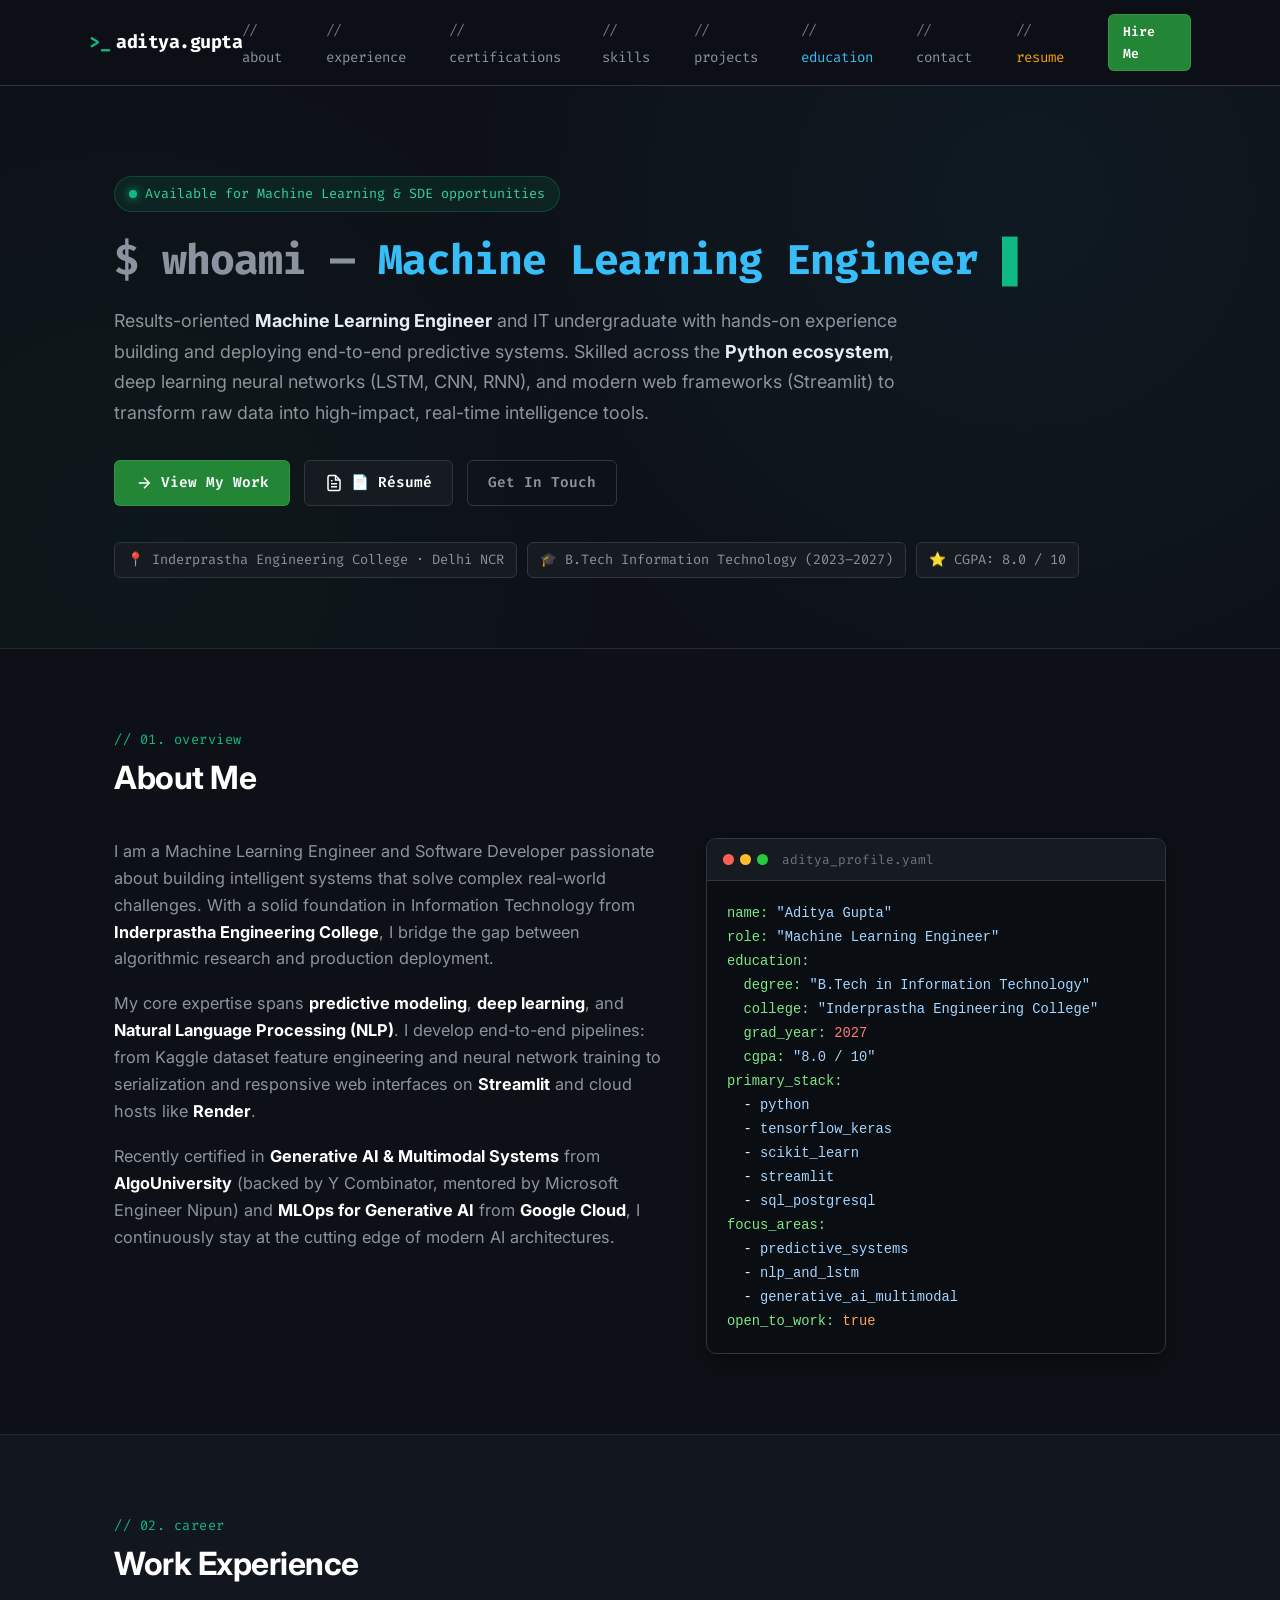
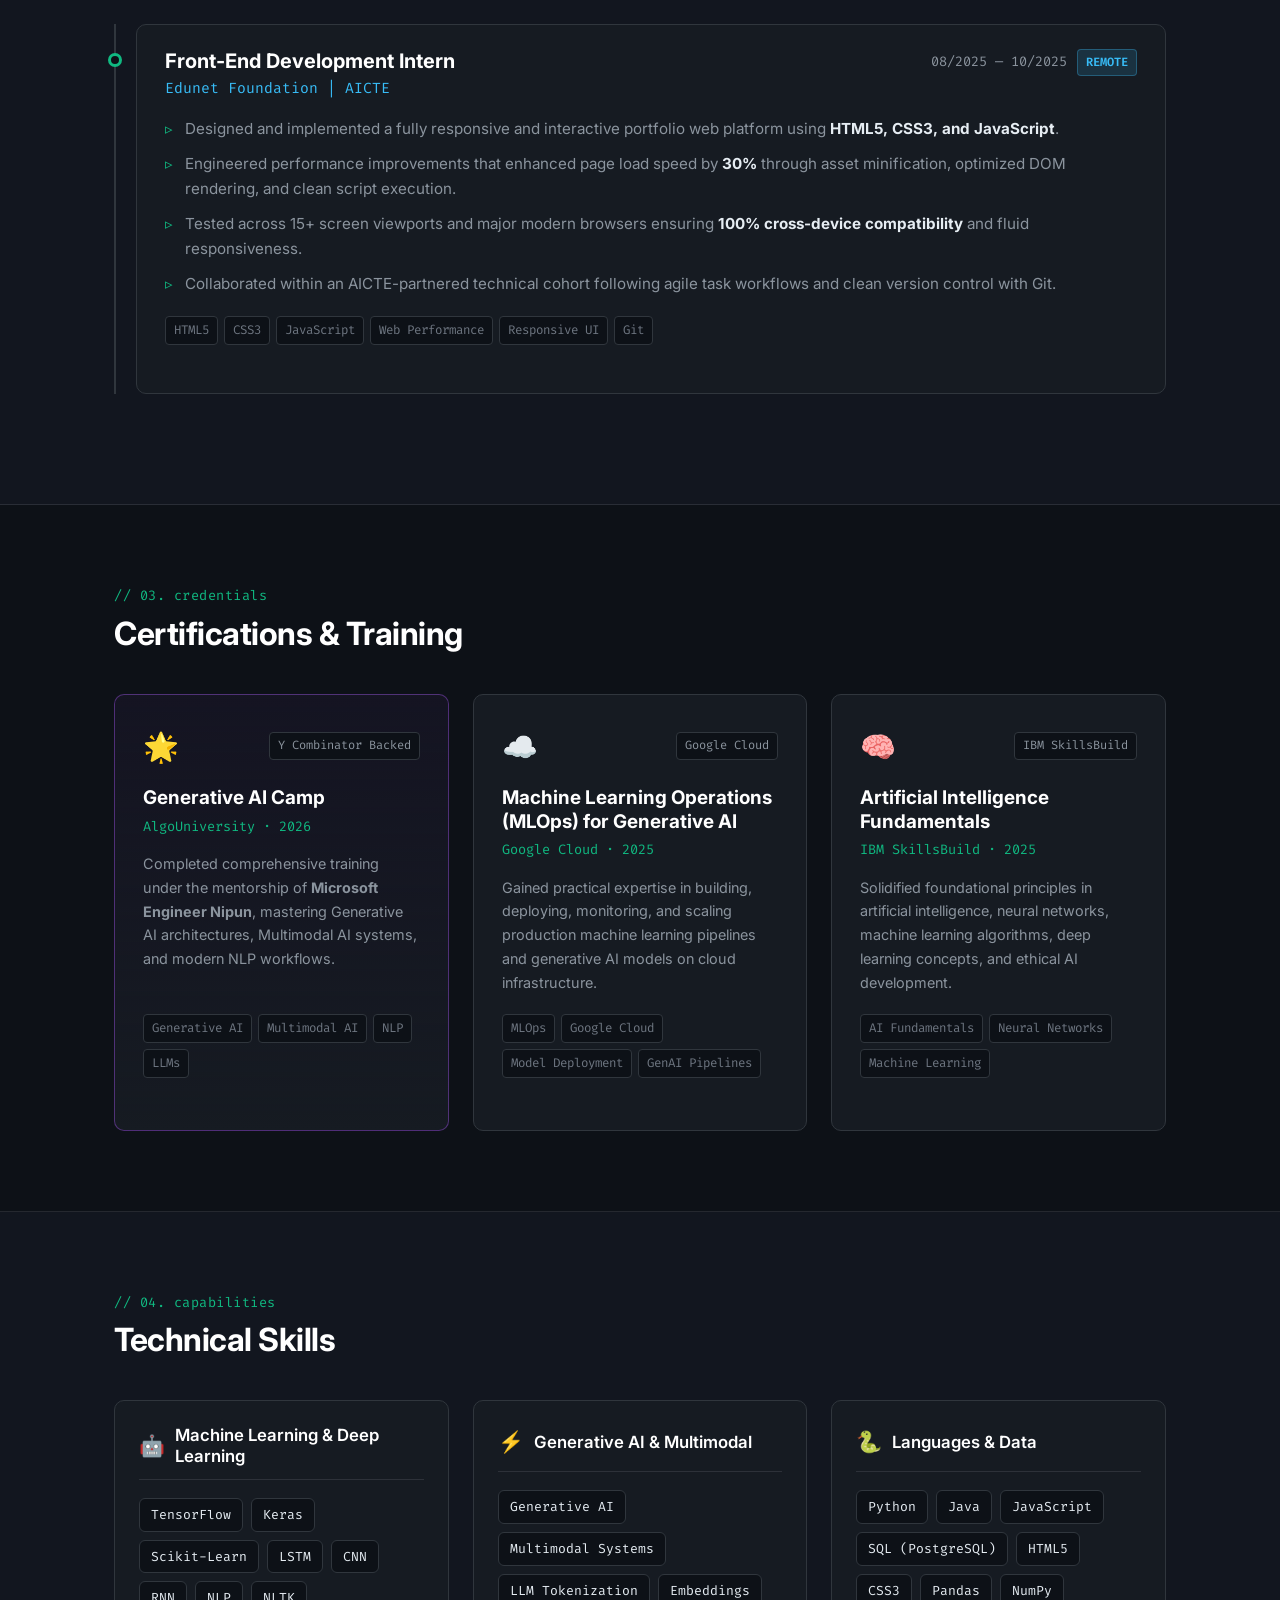
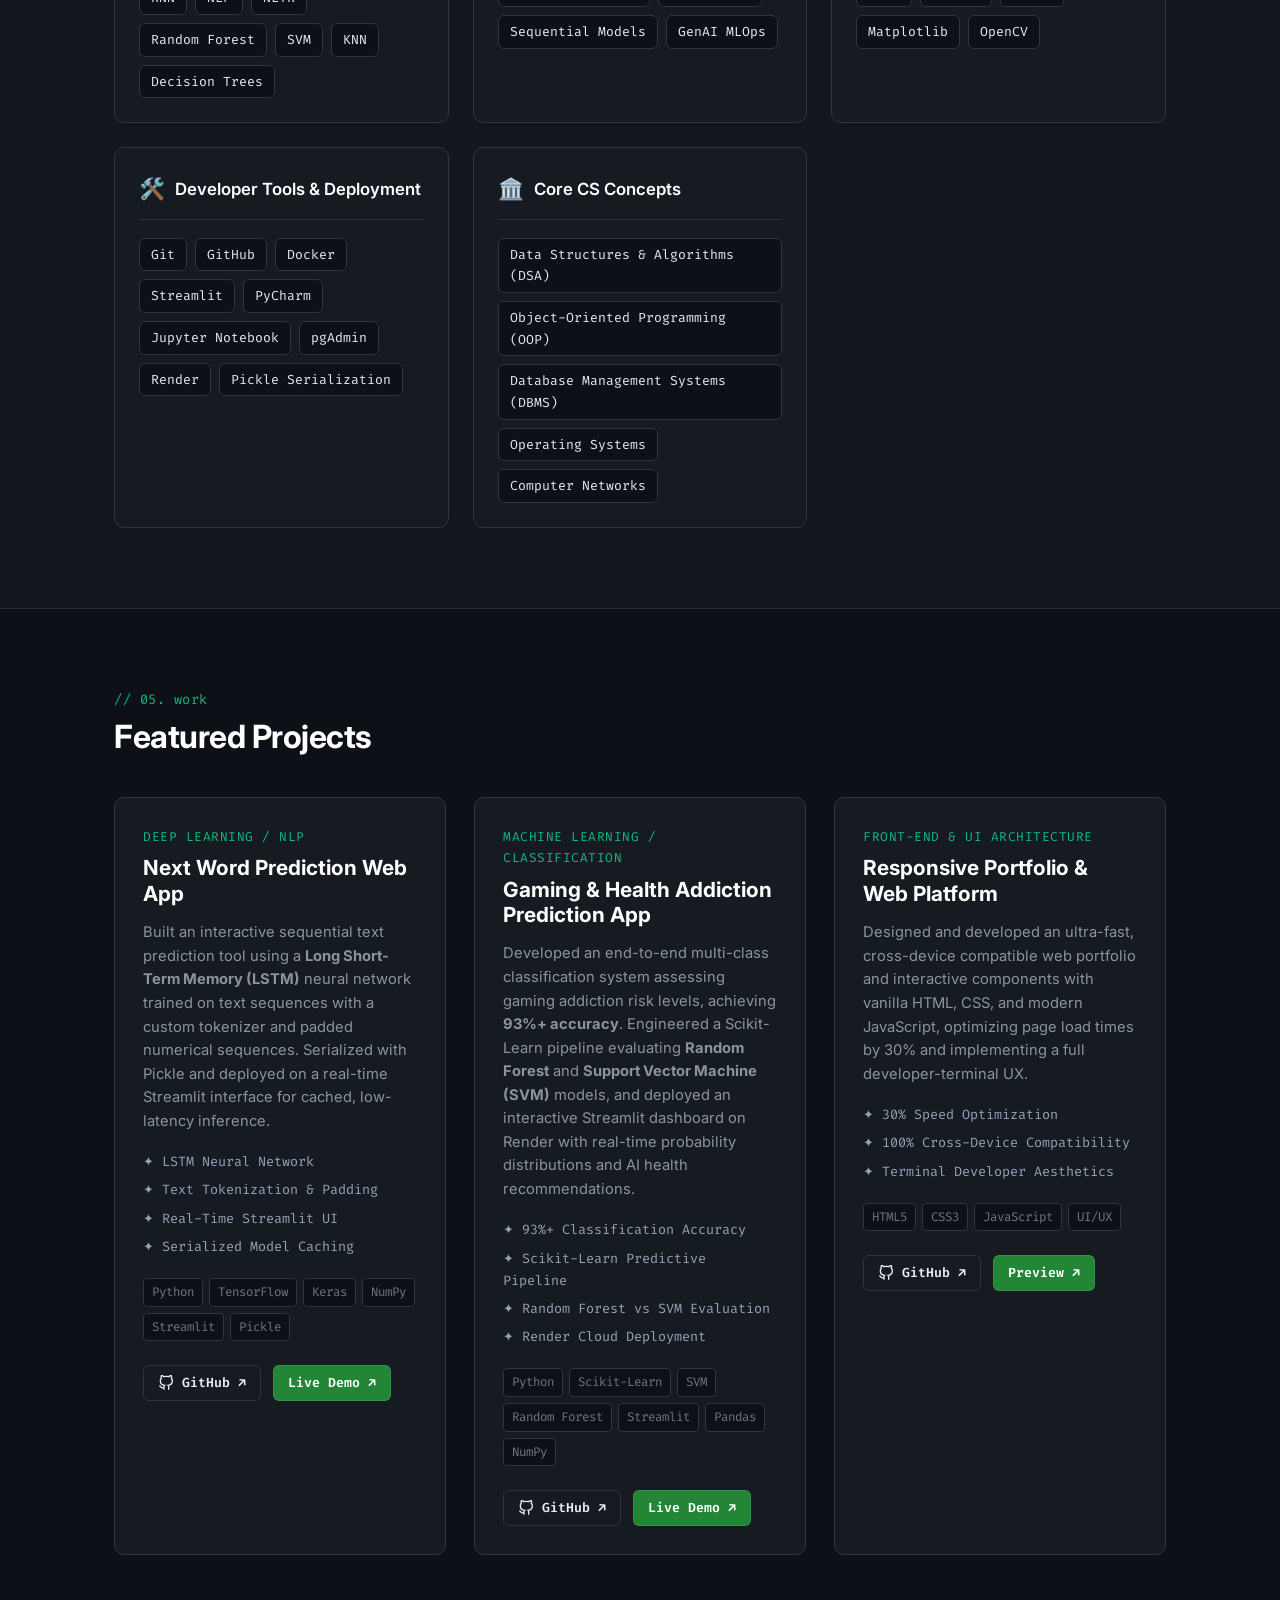
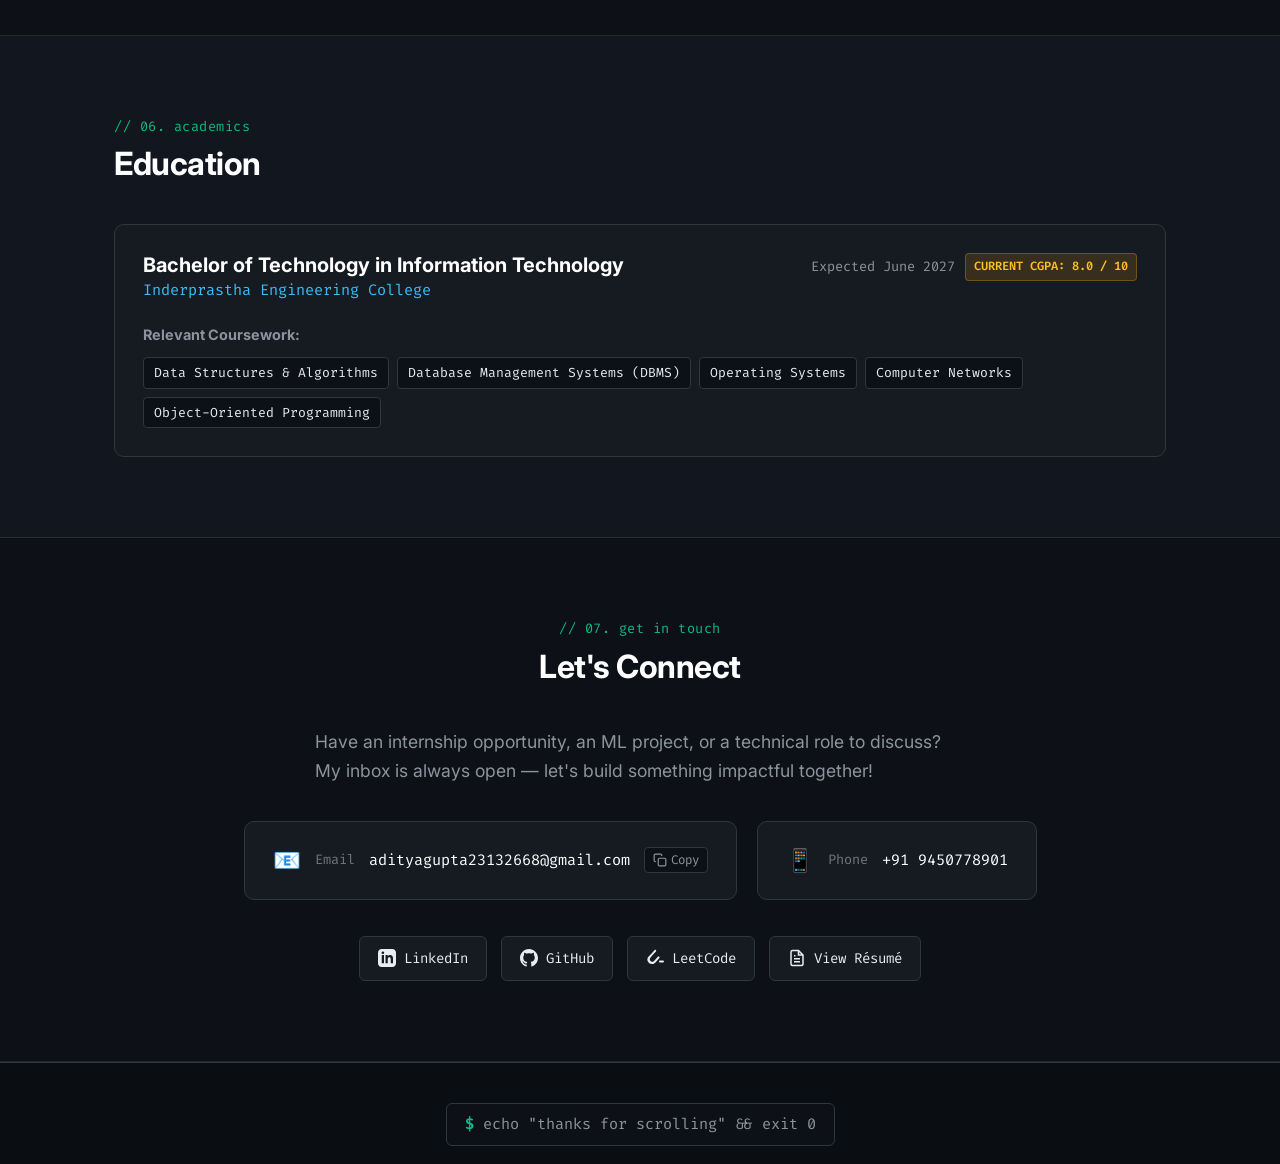
==== commit 403e0cc8: "fix: update AlgoUniversity GenAI Camp certification year to 2026 in index.html" ====
--- a/index.html
+++ b/index.html
@@ -227,7 +227,7 @@
                             <div class="cert-badge">Y Combinator Backed</div>
                         </div>
                         <h3 class="cert-name">Generative AI Camp</h3>
-                        <p class="cert-issuer">AlgoUniversity · 2025</p>
+                        <p class="cert-issuer">AlgoUniversity · 2026</p>
                         <p class="cert-desc">
                             Completed comprehensive training under the mentorship of <strong>Microsoft Engineer Nipun</strong>, mastering Generative AI architectures, Multimodal AI systems, and modern NLP workflows.
                         </p>
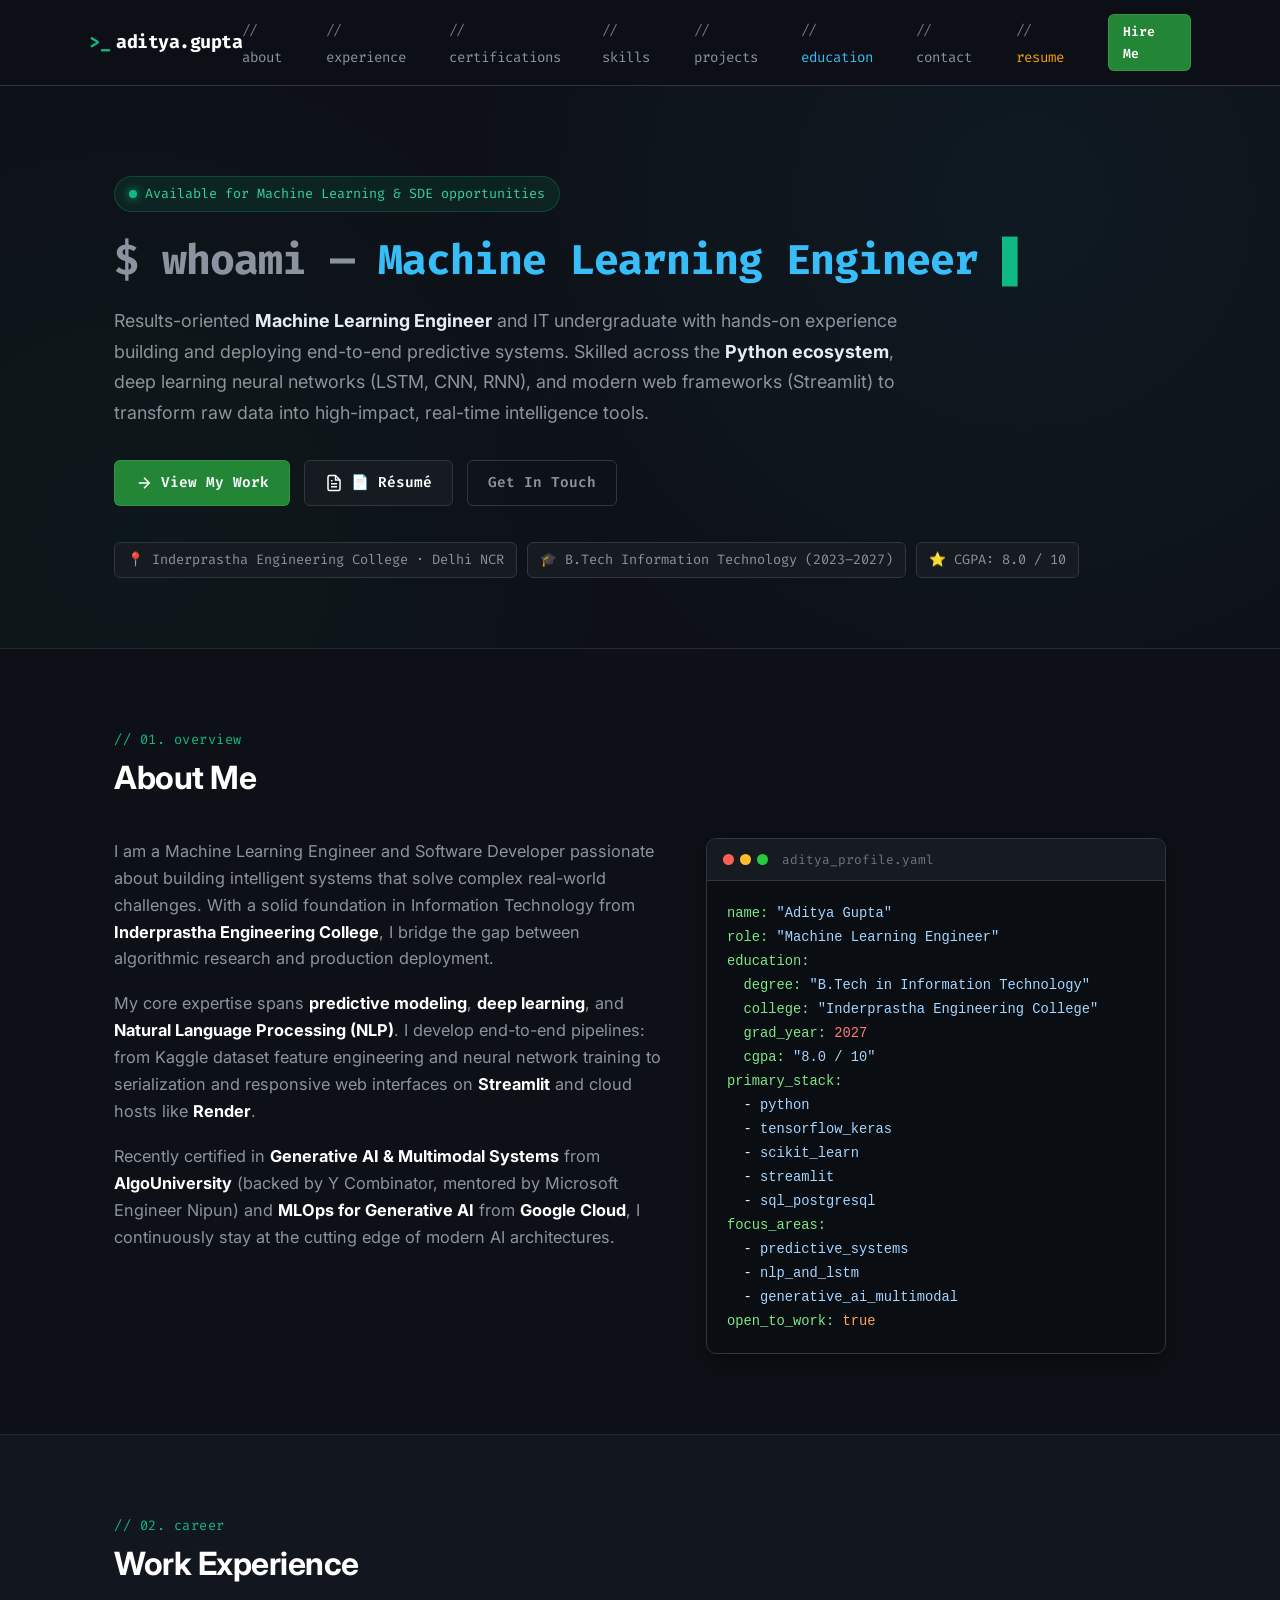
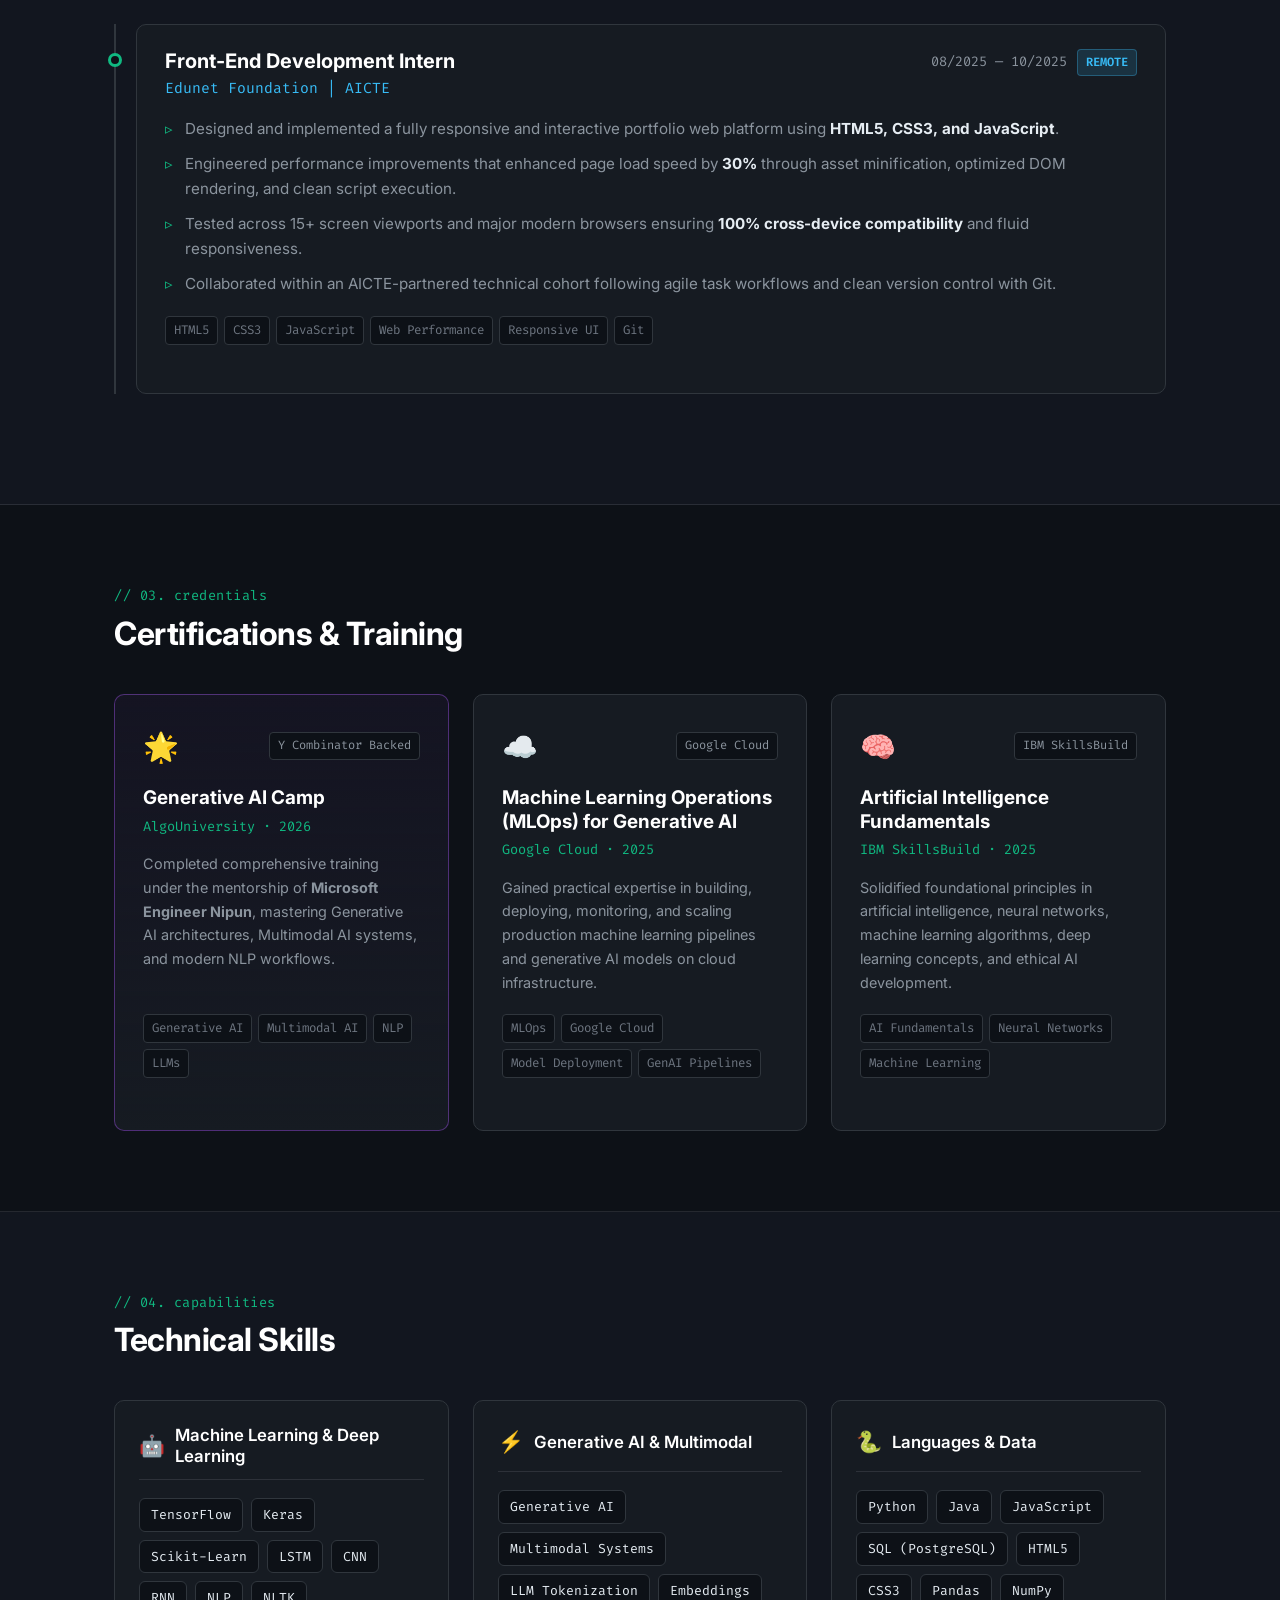
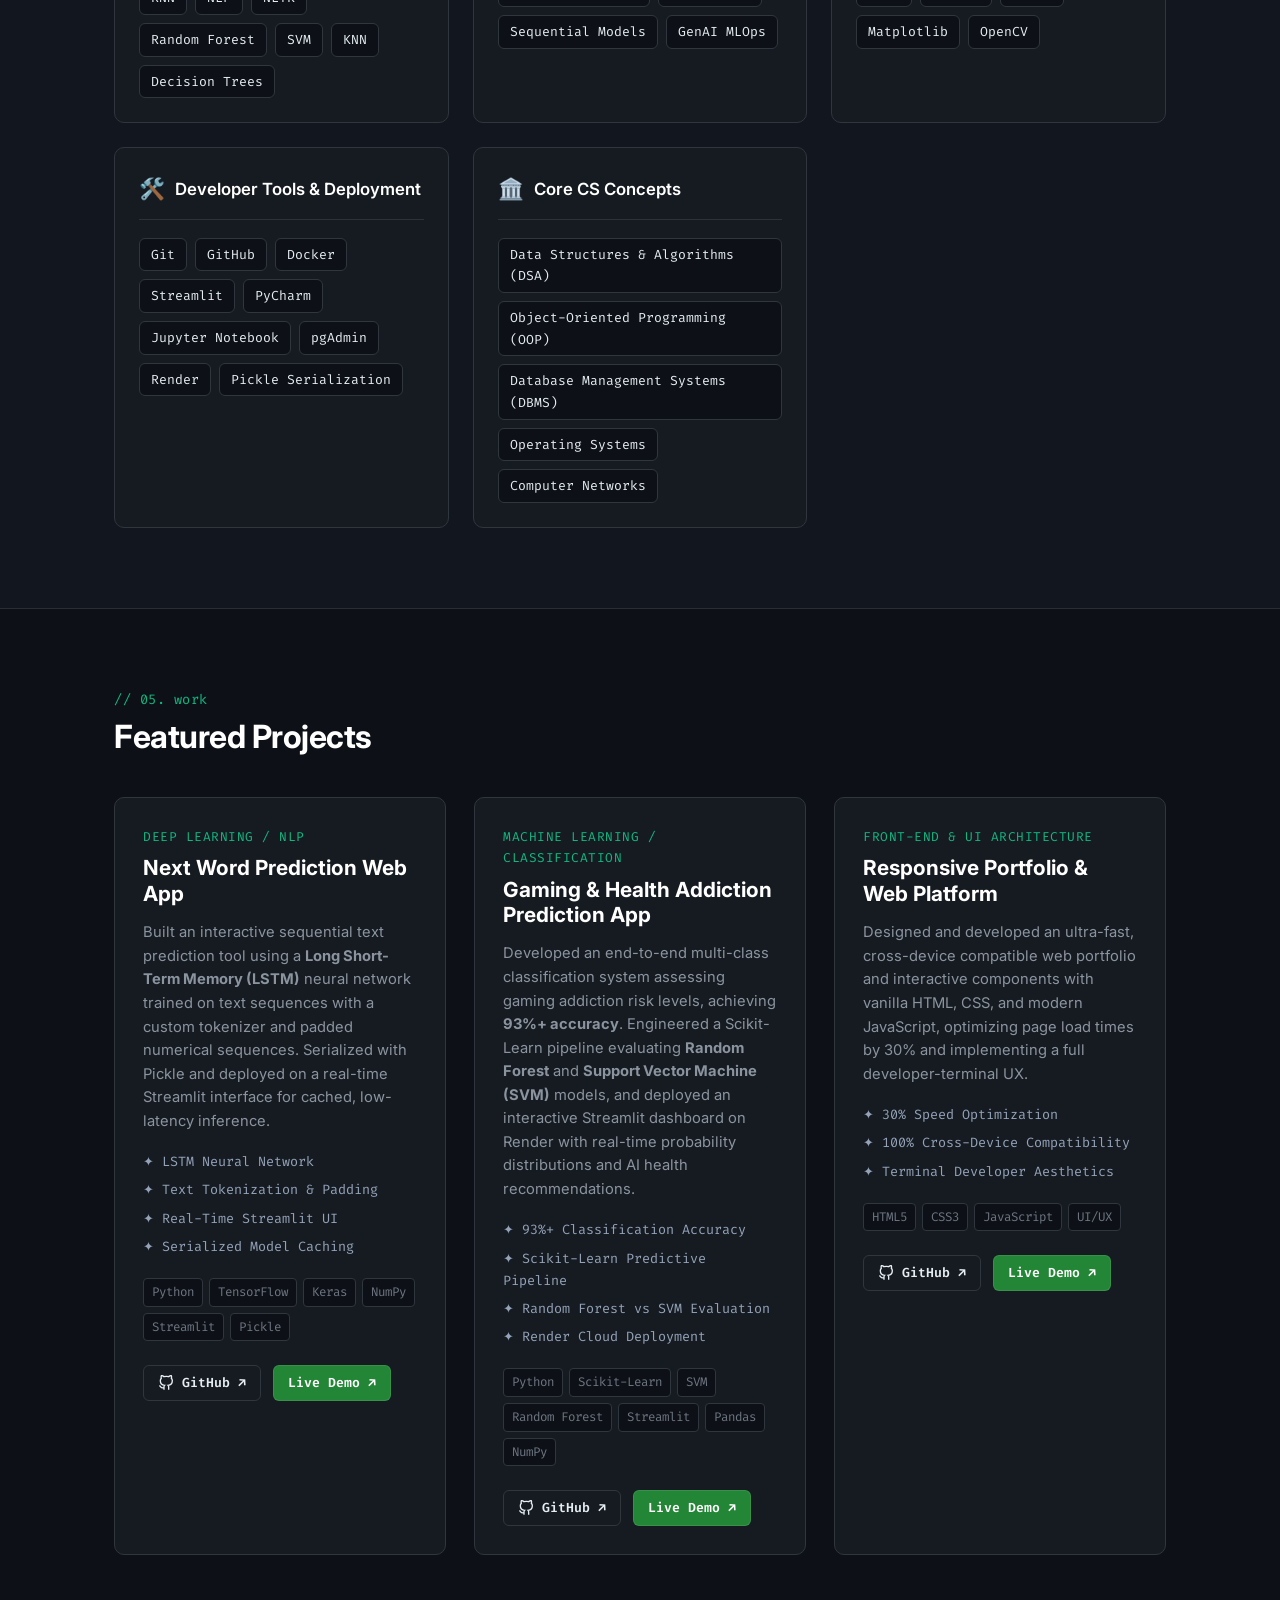
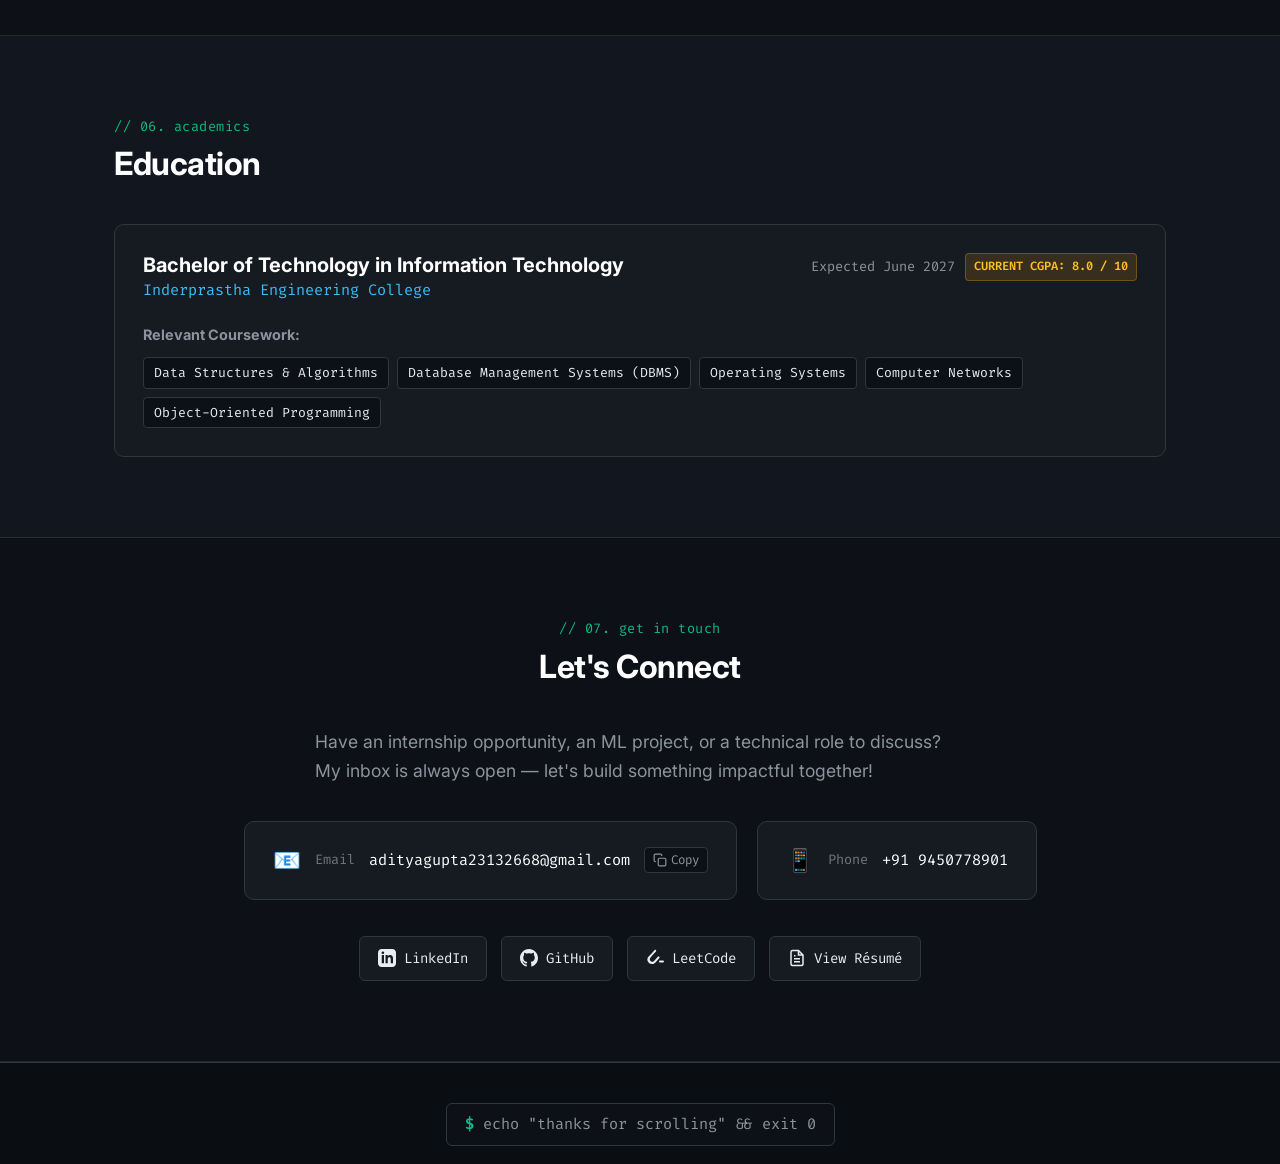
==== commit b533538b: "feat: add live demo links for Gaming Addiction model and Cloudflare Workers portfolio" ====
--- a/index.html
+++ b/index.html
@@ -454,7 +454,7 @@
                                     <svg width="16" height="16" viewBox="0 0 24 24" fill="none" stroke="currentColor" stroke-width="2"><path d="M9 19c-5 1.5-5-2.5-7-3m14 6v-3.87a3.37 3.37 0 0 0-.94-2.61c3.14-.35 6.44-1.54 6.44-7A5.44 5.44 0 0 0 20 4.77 5.07 5.07 0 0 0 19.91 1S18.73.65 16 2.48a13.38 13.38 0 0 0-7 0C6.27.65 5.09 1 5.09 1A5.07 5.07 0 0 0 5 4.77a5.44 5.44 0 0 0-1.5 3.78c0 5.42 3.3 6.61 6.44 7A3.37 3.37 0 0 0 9 18.13V22"/></svg>
                                     GitHub ↗
                                 </a>
-                                <a href="https://portfolios-1d96.onrender.com" target="_blank" rel="noopener noreferrer" class="btn btn-sm btn-primary">
+                                <a href="https://gaming-and-health-addiction-model.onrender.com" target="_blank" rel="noopener noreferrer" class="btn btn-sm btn-primary">
                                     Live Demo ↗
                                 </a>
                             </div>
@@ -485,8 +485,8 @@
                                     <svg width="16" height="16" viewBox="0 0 24 24" fill="none" stroke="currentColor" stroke-width="2"><path d="M9 19c-5 1.5-5-2.5-7-3m14 6v-3.87a3.37 3.37 0 0 0-.94-2.61c3.14-.35 6.44-1.54 6.44-7A5.44 5.44 0 0 0 20 4.77 5.07 5.07 0 0 0 19.91 1S18.73.65 16 2.48a13.38 13.38 0 0 0-7 0C6.27.65 5.09 1 5.09 1A5.07 5.07 0 0 0 5 4.77a5.44 5.44 0 0 0-1.5 3.78c0 5.42 3.3 6.61 6.44 7A3.37 3.37 0 0 0 9 18.13V22"/></svg>
                                     GitHub ↗
                                 </a>
-                                <a href="https://aman-portfolio-559.pages.dev" target="_blank" rel="noopener noreferrer" class="btn btn-sm btn-primary">
-                                    Preview ↗
+                                <a href="https://portfolio.adityagupta23132668.workers.dev" target="_blank" rel="noopener noreferrer" class="btn btn-sm btn-primary">
+                                    Live Demo ↗
                                 </a>
                             </div>
                         </div>
